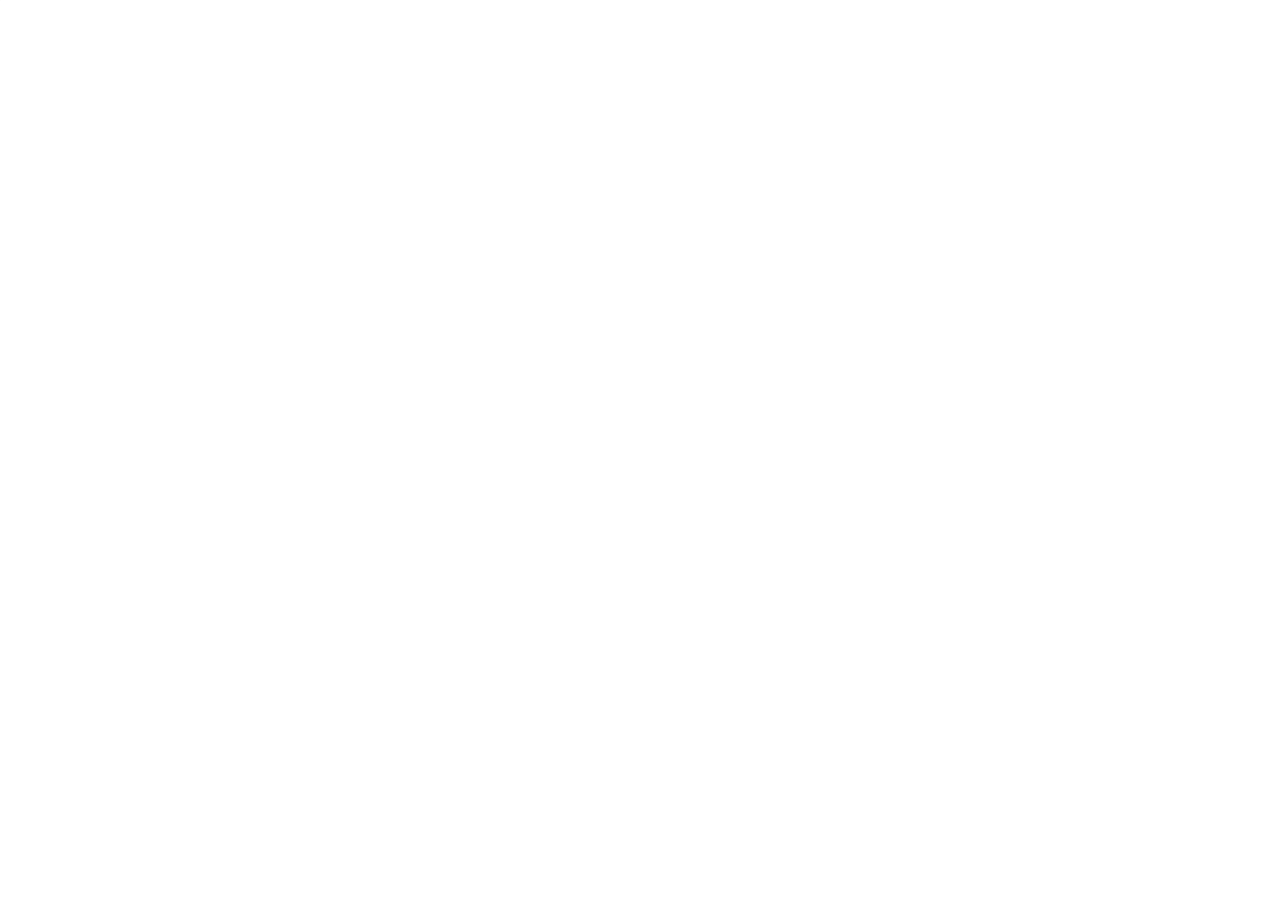
==== index.html @ 25c1d0a8 "Add files via upload" ====
<!DOCTYPE html>
<html lang="en">
<head>
    <meta charset="UTF-8">
    <meta name="viewport" content="width=1920, height=1080, initial-scale=1.0, user-scalable=no">
    <title>Sonance</title>
    <link rel="stylesheet" href="css/styles.css?v=v3-8">
</head>
<body>
    <div id="app"></div>
    <audio id="sonance-audio" preload="auto" style="display:none;"></audio>
    <audio id="sonance-audio-preload" preload="auto" style="display:none;"></audio>
    <object id="av-player" type="application/avplayer" style="position:absolute;left:0;top:0;width:1px;height:1px;pointer-events:none;"></object>

    <script type="text/javascript" src="$WEBAPIS/webapis/webapis.js"></script>
    <script>
        // On browser the $WEBAPIS path 404s silently, which is expected.
        if (typeof webapis === 'undefined') {
            console.log('[Sonance] Not on Tizen — WebAPIs not loaded');
        }
    </script>

    <!-- BEGIN:JS_SCRIPTS -->
    <script src="js/sonance-core.min.js?v=v3-8"></script>
    <script src="js/sonance-screens.min.js?v=v3-8"></script>
    <!-- END:JS_SCRIPTS -->
</body>
</html>
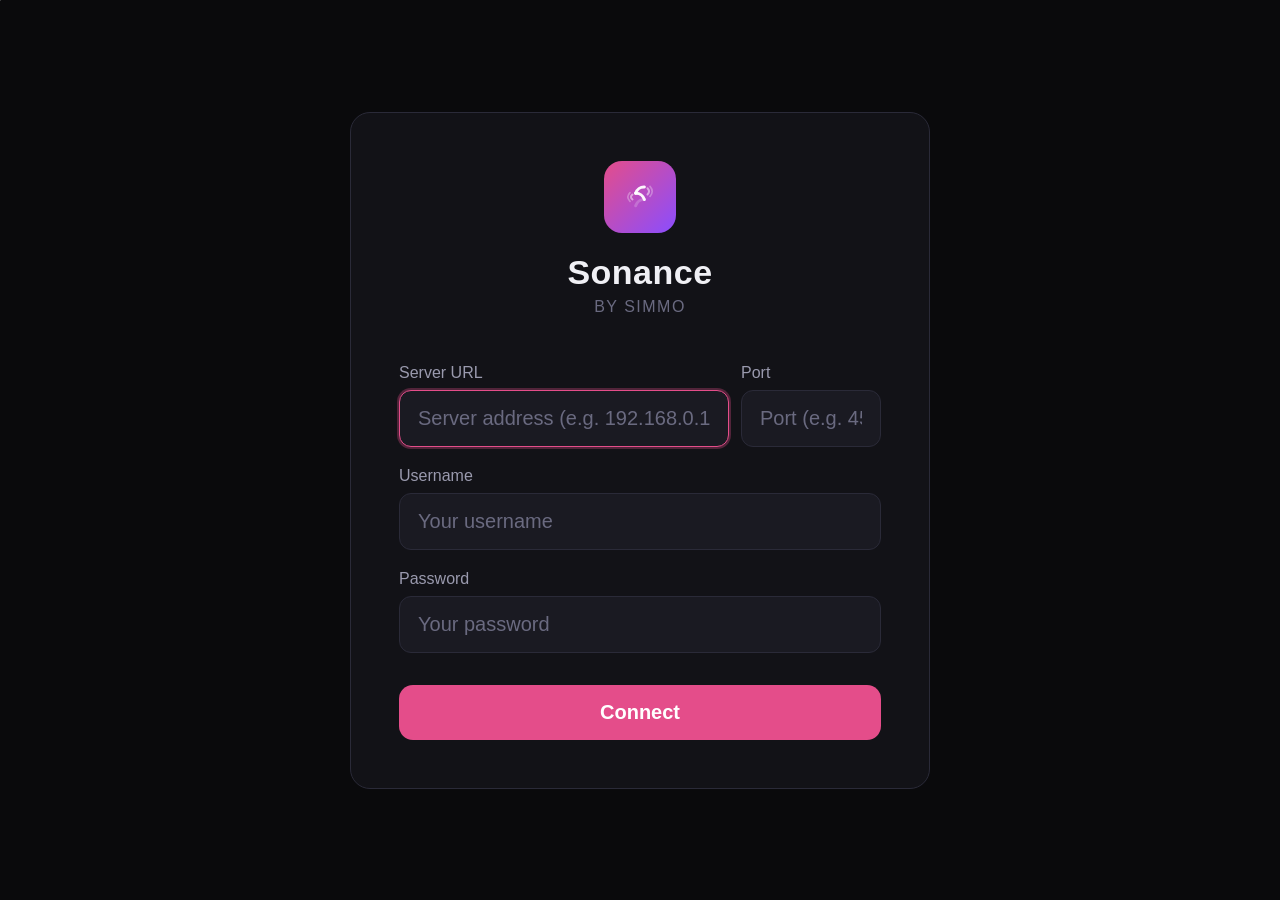
==== commit 78c02254: "ui redesign" ====
--- a/index.html
+++ b/index.html
@@ -4,7 +4,7 @@
     <meta charset="UTF-8">
     <meta name="viewport" content="width=1920, height=1080, initial-scale=1.0, user-scalable=no">
     <title>Sonance</title>
-    <link rel="stylesheet" href="css/styles.css?v=v3-8">
+    <link rel="stylesheet" href="css/styles.css?v=v3-9">
 </head>
 <body>
     <div id="app"></div>
@@ -21,8 +21,25 @@
     </script>
 
     <!-- BEGIN:JS_SCRIPTS -->
-    <script src="js/sonance-core.min.js?v=v3-8"></script>
-    <script src="js/sonance-screens.min.js?v=v3-8"></script>
+    <script src="js/utils.js?v=v3-9"></script>
+    <script src="js/api.js?v=v3-9"></script>
+    <script src="js/auth.js?v=v3-9"></script>
+    <script src="js/focus.js?v=v3-9"></script>
+    <script src="js/player.js?v=v3-9"></script>
+    <script src="js/starred.js?v=v3-9"></script>
+    <script src="js/image-cache.js?v=v3-9"></script>
+    <script src="js/components.js?v=v3-9"></script>
+    <script src="js/screens/login.js?v=v3-9"></script>
+    <script src="js/screens/home.js?v=v3-9"></script>
+    <script src="js/screens/library.js?v=v3-9"></script>
+    <script src="js/screens/album.js?v=v3-9"></script>
+    <script src="js/screens/artist.js?v=v3-9"></script>
+    <script src="js/screens/search.js?v=v3-9"></script>
+    <script src="js/screens/nowplaying.js?v=v3-9"></script>
+    <script src="js/screens/queue.js?v=v3-9"></script>
+    <script src="js/screens/playlists.js?v=v3-9"></script>
+    <script src="js/screens/settings.js?v=v3-9"></script>
+    <script src="js/app.js?v=v3-9"></script>
     <!-- END:JS_SCRIPTS -->
 </body>
 </html>
--- a/css/styles.css
+++ b/css/styles.css
@@ -0,0 +1,3746 @@
+/* ============================================
+   Sonance — Base Styles
+   Samsung Tizen TV Music Player
+   ============================================ */
+
+/* --- CSS Custom Properties ---
+   Background colours are driven by the theme selector (Settings → Appearance).
+   The :root values below are the default "OLED Black" theme; the
+   [data-theme="…"] blocks override the derived background/border vars while
+   leaving text + accent constant. Accent is set separately via JS. */
+:root {
+    /* Theme backgrounds (overridden per data-theme) */
+    --bg-primary: #0a0a0c;
+    --bg-secondary: #121217;
+    --bg-card: #1a1a22;
+    --bg-elevated: #222230;
+    --bg-main: #1a1a24;
+    --border: #2a2a38;
+
+    /* RGB components of theme surfaces, used where an alpha layer is needed
+       (floating chrome pills, Now Playing overlays) so they tint to the
+       active theme instead of a hard-coded grey/black. Kept in sync with the
+       hex vars above per [data-theme] block. */
+    --bg-primary-rgb: 10, 10, 12;
+    --bg-elevated-rgb: 34, 34, 48;
+
+    /* Accent (set at runtime by App.applyAccentColor) */
+    --accent: #e44d8a;
+    --accent-rgb: 228, 77, 138;
+    --accent-soft: rgba(var(--accent-rgb), 0.15);
+    --accent-glow: rgba(var(--accent-rgb), 0.35);
+
+    /* Text */
+    --text-primary: #f0f0f5;
+    --text-secondary: #9a9aae;
+    --text-muted: #6a6a80;
+
+    /* --- Type scale (hybrid TV scale, 9ft viewing) --- */
+    --fs-hero: 48px;        /* hero titles 44–52 */
+    --fs-section: 34px;     /* section / screen titles 30–40 */
+    --fs-detail-title: 32px;
+    --fs-body: 20px;        /* body minimum */
+    --fs-meta: 16px;        /* durations, track #, timestamps (decorative) */
+
+    /* --- Spacing tokens --- */
+    --sp-xs: 8px;
+    --sp-sm: 12px;
+    --sp-md: 20px;
+    --sp-lg: 32px;
+    --sp-xl: 48px;
+
+    /* --- Focus ring (solid white border, GPU-composited via box-shadow so it
+       follows border-radius and triggers no layout reflow). No scale. --- */
+    --focus-ring-width: 3px;
+    --focus-ring: 0 0 0 var(--focus-ring-width) #ffffff;
+
+    /* --- Card sizing (horizontal scroll rows) --- */
+    --card-w: 210px;
+
+    /* --- Transition timing --- */
+    --xfade: 220ms;
+}
+
+/* Theme: OLED Black is the :root default — declared for completeness. */
+[data-theme="oled"] {
+    --bg-primary: #0a0a0c;
+    --bg-secondary: #121217;
+    --bg-card: #1a1a22;
+    --bg-elevated: #222230;
+    --bg-main: #0a0a0c;
+    --border: #2a2a38;
+    --bg-primary-rgb: 10, 10, 12;
+    --bg-elevated-rgb: 34, 34, 48;
+}
+
+/* Theme: Dark Grey */
+[data-theme="grey"] {
+    --bg-primary: #161618;
+    --bg-secondary: #1f1f23;
+    --bg-card: #26262b;
+    --bg-elevated: #313138;
+    --bg-main: #1b1b1e;
+    --border: #3a3a42;
+    --bg-primary-rgb: 22, 22, 24;
+    --bg-elevated-rgb: 49, 49, 56;
+}
+
+/* Theme: Navy */
+[data-theme="navy"] {
+    --bg-primary: #0a0e18;
+    --bg-secondary: #121a2a;
+    --bg-card: #18223a;
+    --bg-elevated: #212d4a;
+    --bg-main: #0e1422;
+    --border: #2a3656;
+    --bg-primary-rgb: 10, 14, 24;
+    --bg-elevated-rgb: 33, 45, 74;
+}
+
+/* Theme: Charcoal Warm */
+[data-theme="charcoal"] {
+    --bg-primary: #14120f;
+    --bg-secondary: #1f1c18;
+    --bg-card: #28241f;
+    --bg-elevated: #34302a;
+    --bg-main: #1a1714;
+    --border: #3c372f;
+    --bg-primary-rgb: 20, 18, 15;
+    --bg-elevated-rgb: 52, 48, 42;
+}
+
+/* --- Global Reset --- */
+*, *::before, *::after {
+    box-sizing: border-box;
+    margin: 0;
+    padding: 0;
+    -webkit-tap-highlight-color: transparent;
+}
+
+html, body, #app {
+    width: 100%;
+    height: 100%;
+    overflow: hidden;
+    background: var(--bg-main);
+    color: var(--text-primary);
+    font-family: 'SamsungOne', 'SamsungOneUIFW', -apple-system, BlinkMacSystemFont, sans-serif;
+    font-size: var(--fs-body);
+    -webkit-font-smoothing: antialiased;
+    -moz-osx-font-smoothing: grayscale;
+}
+
+/* --- Scrollbar hidden globally on TV (V3-5) --- */
+::-webkit-scrollbar {
+    display: none;
+    width: 0;
+    height: 0;
+}
+
+/* --- Focus Ring --- */
+/* Remove all default browser focus outlines */
+*:focus {
+    outline: none;
+}
+
+/* REDESIGN: one consistent focus style everywhere — a solid white ring
+   (box-shadow so it follows border-radius without reflow) and NO scale
+   transforms (Chromium 63 jitters on transformed focus). Focus movement is
+   instant: no transition on the ring. The !important overrides the legacy
+   per-card scale/shadow rules still present further down the file; those are
+   progressively removed per-screen. The sliding pill (nav + Library tab strip)
+   is exempt — those items do not carry the .focusable class. */
+.focusable {
+    /* transitions defined per-class; keep no global `transition: all` */
+}
+
+.focusable.focused {
+    box-shadow: var(--focus-ring) !important;
+    transform: none !important;
+    outline: none;
+    z-index: 2;
+}
+
+/* --- V3-6: Lazy-loaded image fade-in ---
+   Cover-art <img> elements created by SonanceComponents start hidden over
+   their placeholder. Once LazyLoader assigns src + .loaded the GPU-only
+   opacity transition fades the real image in. Background is transparent —
+   the placeholder underneath shows through during load. */
+.lazy-art {
+    opacity: 0;
+    transition: opacity 0.2s ease;
+}
+
+.lazy-art.loaded {
+    opacity: 1;
+}
+
+/* --- Screen Base --- */
+.screen {
+    width: 100%;
+    height: 100%;
+    position: absolute;
+    top: 0;
+    left: 0;
+    display: none;
+}
+
+.screen.active {
+    display: flex;
+}
+
+/* --- Equaliser Bar Animation --- */
+@keyframes barBounce {
+    0%, 100% { height: 4px; }
+    25% { height: 16px; }
+    50% { height: 8px; }
+    75% { height: 20px; }
+}
+
+.eq-bar {
+    width: 3px;
+    background: var(--accent);
+    border-radius: 1px;
+    animation: barBounce 0.8s ease-in-out infinite;
+    display: inline-block;
+    vertical-align: bottom;
+    margin-right: 2px;
+}
+
+.eq-bar:nth-child(2) { animation-delay: 0.1s; }
+.eq-bar:nth-child(3) { animation-delay: 0.2s; }
+.eq-bar:nth-child(4) { animation-delay: 0.3s; }
+
+/* ============================================
+   Login Screen
+   ============================================ */
+.login-screen {
+    display: flex;
+    align-items: center;
+    justify-content: center;
+    width: 100%;
+    height: 100%;
+    background: var(--bg-primary);
+}
+
+.login-card {
+    width: 100%;
+    max-width: 580px;
+    background: var(--bg-secondary);
+    border: 1px solid var(--border);
+    border-radius: 20px;
+    padding: 48px;
+}
+
+/* Logo area in login card */
+.login-logo {
+    display: flex;
+    flex-direction: column;
+    align-items: center;
+    margin-bottom: var(--sp-xl);
+}
+
+.login-logo-icon {
+    width: 72px;
+    height: 72px;
+    border-radius: 18px;
+    background: linear-gradient(135deg, var(--accent), #8a4dff);
+    display: flex;
+    align-items: center;
+    justify-content: center;
+    margin-bottom: var(--sp-md);
+}
+
+.login-logo-icon svg {
+    width: 40px;
+    height: 40px;
+    fill: white;
+}
+
+.login-logo-title {
+    font-size: var(--fs-section);
+    font-weight: 700;
+    color: var(--text-primary);
+    letter-spacing: 0.5px;
+}
+
+.login-logo-subtitle {
+    font-size: var(--fs-meta);
+    color: var(--text-muted);
+    letter-spacing: 1.5px;
+    text-transform: uppercase;
+    margin-top: 6px;
+}
+
+/* Form fields */
+.login-field {
+    margin-bottom: var(--sp-md);
+}
+
+.login-field label {
+    display: block;
+    font-size: var(--fs-meta);
+    font-weight: 500;
+    color: var(--text-secondary);
+    margin-bottom: 8px;
+}
+
+.login-field input {
+    width: 100%;
+    padding: 16px 18px;
+    background: var(--bg-card);
+    border: 1px solid var(--border);
+    border-radius: 12px;
+    color: var(--text-primary);
+    font-size: var(--fs-body);
+    font-family: inherit;
+}
+
+.login-field input::placeholder {
+    color: var(--text-muted);
+}
+
+.login-field input:focus,
+.login-field input:active,
+.login-field input:focus-visible {
+    outline: none !important;
+    -webkit-appearance: none;
+    -webkit-tap-highlight-color: transparent;
+    border-color: var(--accent) !important;
+    box-shadow: 0 0 0 2px rgba(var(--accent-rgb), 0.3) !important;
+}
+
+/* Server URL row — side by side */
+.login-server-row {
+    display: flex;
+}
+
+.login-server-row > * + * {
+    margin-left: 12px;
+}
+
+.login-server-row .login-field:first-child {
+    flex: 1;
+}
+
+.login-server-row .login-field:last-child {
+    width: 140px;
+}
+
+/* Connect button */
+.login-btn {
+    width: 100%;
+    padding: 16px;
+    background: var(--accent);
+    border: none;
+    border-radius: 14px;
+    color: #fff;
+    font-size: var(--fs-body);
+    font-weight: 600;
+    font-family: inherit;
+    cursor: pointer;
+    transition: opacity 0.2s ease;
+    margin-top: var(--sp-sm);
+}
+
+.login-btn:focus {
+    outline: none !important;
+    box-shadow: 0 0 0 2px var(--accent);
+    transform: none;
+}
+
+.login-btn:disabled {
+    opacity: 0.6;
+    cursor: not-allowed;
+}
+
+/* Error message */
+.login-error {
+    margin-top: var(--sp-md);
+    padding: 14px;
+    background: rgba(239, 68, 68, 0.1);
+    border: 1px solid rgba(239, 68, 68, 0.3);
+    border-radius: 10px;
+    color: #ef4444;
+    font-size: var(--fs-meta);
+    text-align: center;
+    display: none;
+}
+
+.login-error.visible {
+    display: block;
+}
+
+/* ============================================
+   App Shell Layout (v3 — top nav + centred content)
+   ============================================ */
+.app-layout {
+    position: relative;
+    width: 100%;
+    height: 100%;
+}
+
+/* ============================================
+   Status dot (Settings page)
+   ============================================ */
+.settings-status-dot {
+    display: inline-block;
+    width: 7px;
+    height: 7px;
+    border-radius: 50%;
+    background: #34d399;
+    margin-right: 8px;
+    vertical-align: middle;
+}
+
+.settings-status-dot.disconnected {
+    background: #ef4444;
+}
+
+/* ============================================
+   Top Navigation Bar (v3)
+   Floating pill with sliding pill highlight
+   ============================================ */
+#top-nav {
+    position: fixed;
+    top: 28px;
+    left: 0;
+    right: 0;
+    z-index: 100;
+    display: flex;
+    justify-content: center;
+    pointer-events: none;
+}
+
+#top-nav-bar {
+    position: relative;
+    display: inline-flex;
+    align-items: center;
+    background: rgba(var(--bg-elevated-rgb), 0.92);
+    border-radius: 30px;
+    padding: 5px 7px;
+    pointer-events: auto;
+}
+
+.top-nav-items {
+    position: relative;
+    z-index: 2;
+    display: inline-flex;
+    align-items: center;
+}
+
+.top-nav-item {
+    position: relative;
+    z-index: 2;
+    padding: 11px 28px;
+    font-size: var(--fs-body);
+    font-weight: 500;
+    color: rgba(255, 255, 255, 0.55);
+    white-space: nowrap;
+    margin: 0 2px;  /* NOT flex gap */
+    display: inline-flex;
+    align-items: center;
+    justify-content: center;
+    min-height: 44px;
+    cursor: pointer;
+    border: none;
+    background: transparent;
+    font-family: inherit;
+    border-radius: 24px;
+}
+
+.top-nav-item svg {
+    width: 28px;
+    height: 28px;
+    display: block;
+}
+
+.top-nav-item.focused {
+    color: white;
+    font-weight: 600;
+}
+
+.top-nav-item.selected {
+    color: white;
+    font-weight: 600;
+}
+
+/* Sliding pill highlight — GPU-only: fixed base width, animate via
+   translateX + scaleX. transform-origin:left so scaleX grows rightward
+   from the anchor point. */
+#top-nav-pill {
+    position: absolute;
+    top: 4px;
+    left: 0;
+    width: 100px;
+    height: calc(100% - 8px);
+    border-radius: 20px;
+    z-index: 1;
+    transform-origin: left center;
+    transition: transform 0.25s ease;
+    will-change: transform;
+    pointer-events: none;
+    background: transparent;
+}
+
+/* Focused state (nav bar active — user is browsing nav items) — accent fill */
+#top-nav-pill.focused {
+    background: rgba(var(--accent-rgb), 0.55);
+    box-shadow: 0 2px 12px rgba(0, 0, 0, 0.3);
+}
+
+/* Selected state (user has entered page content) — subtle grey indicator */
+#top-nav-pill.selected {
+    background: rgba(255, 255, 255, 0.15);
+    box-shadow: none;
+}
+
+/* ============================================
+   Page Container (v3)
+   Holds the currently-rendered screen + transition ghost
+   ============================================ */
+#page-container {
+    position: fixed;
+    top: 120px;     /* clear the (scaled) nav bar + mini player */
+    left: 0;
+    right: 0;
+    bottom: 0;      /* REDESIGN: no bottom bar */
+    overflow: hidden;
+}
+
+#page-container.no-nav {
+    top: 0;
+}
+
+/* Legacy class retained as a no-op (mini player no longer reserves space). */
+#page-container.no-np-bar {
+    bottom: 0;
+}
+
+.page-layer {
+    position: absolute;
+    top: 0;
+    left: 0;
+    right: 0;
+    bottom: 0;
+    overflow: hidden;  /* screens manage their own scroll */
+    will-change: transform, opacity;
+    transform: translateX(0);
+    opacity: 1;
+    padding: 28px 48px 20px;
+    box-sizing: border-box;
+}
+
+/* Centre the page content within the full 1920px width (max 1600px) */
+#page-current > * {
+    max-width: 1600px;
+    margin-left: auto;
+    margin-right: auto;
+}
+
+.page-ghost {
+    position: absolute;
+    top: 0;
+    left: 0;
+    right: 0;
+    bottom: 0;
+    overflow: hidden;
+    pointer-events: none;
+    will-change: transform, opacity;
+    z-index: 1;
+}
+
+/* Centred page content wrapper */
+.page-content {
+    max-width: 1600px;
+    margin: 0 auto;
+    padding: 28px 48px 20px;
+}
+
+/* Legacy content-area compatibility — many screens still expect this as the
+   scrolling container. The page-layer itself is the scroller now.
+   Scoped to NOT apply to .page-layer so it can't override the page layer's
+   absolute positioning (which would collapse it to 0 height and break NP). */
+.content-area:not(.page-layer) {
+    overflow: visible;
+    padding: 0;
+    position: relative;
+}
+
+/* Album detail active: prevent outer scroll, enable flex column for split pane */
+#page-current.album-active {
+    overflow: hidden !important;
+}
+
+#page-current.album-active > .page-content {
+    display: flex !important;
+    flex-direction: column !important;
+    padding-bottom: 8px !important;
+    height: 100%;
+    box-sizing: border-box;
+}
+
+/* ============================================
+   Top-left Mini Player (REDESIGN — replaces the bottom now-playing bar)
+   Small album art + title + artist + play/pause indicator + thin progress
+   bar along the bottom edge. Focusable; Enter opens Now Playing fullscreen.
+   No transport controls (remote hardware handles play/pause/prev/next).
+   ============================================ */
+.mini-player {
+    position: fixed;
+    top: 24px;
+    left: 32px;
+    z-index: 101;
+    display: flex;
+    align-items: center;
+    width: 440px;
+    height: 84px;
+    padding: 10px 20px 10px 10px;
+    border-radius: 18px;
+    background: rgba(var(--bg-elevated-rgb), 0.92);
+    overflow: hidden;
+    transition: opacity var(--xfade) ease;
+}
+
+.mini-player-idle {
+    opacity: 0.55;
+}
+
+.mini-player-art {
+    width: 64px;
+    height: 64px;
+    border-radius: 10px;
+    background: var(--bg-card);
+    flex-shrink: 0;
+    overflow: hidden;
+}
+
+.mini-player-art img {
+    width: 100%;
+    height: 100%;
+    object-fit: cover;
+}
+
+.mini-player-info {
+    min-width: 0;
+    flex: 1;
+    margin-left: 16px;
+}
+
+.mini-player-title {
+    font-size: var(--fs-body);
+    font-weight: 600;
+    color: var(--text-primary);
+    white-space: nowrap;
+    overflow: hidden;
+    text-overflow: ellipsis;
+}
+
+.mini-player-artist {
+    font-size: var(--fs-meta);
+    color: var(--text-secondary);
+    white-space: nowrap;
+    overflow: hidden;
+    text-overflow: ellipsis;
+    margin-top: 3px;
+}
+
+.mini-player-status {
+    flex-shrink: 0;
+    margin-left: 14px;
+    color: var(--text-secondary);
+    display: flex;
+    align-items: center;
+    justify-content: center;
+}
+
+.mini-player .mini-progress {
+    position: absolute;
+    bottom: 0;
+    left: 0;
+    height: 3px;
+    width: 100%;
+    background: var(--accent);
+    transform-origin: left center;
+    transform: scaleX(var(--progress, 0));
+    transition: transform 0.3s linear;
+    will-change: transform;
+}
+
+.mini-volume-bar {
+    width: 80px;
+    height: 3px;
+    background: var(--border);
+    border-radius: 2px;
+    overflow: hidden;
+}
+
+.mini-volume-fill {
+    height: 100%;
+    width: 100%;
+    background: var(--text-muted);
+    border-radius: 2px;
+    transform-origin: left center;
+    transform: scaleX(var(--progress, 1));
+    transition: transform 0.2s ease;
+    will-change: transform;
+}
+
+/* ============================================
+   Now Playing Screen (Full-screen)
+   ============================================ */
+.np-screen {
+    position: absolute;
+    top: 0;
+    left: 0;
+    right: 0;
+    bottom: 0;
+    overflow: hidden;
+}
+
+.np-screen-bg {
+    position: absolute;
+    top: -50%;
+    left: -50%;
+    width: 200%;
+    height: 200%;
+    z-index: 0;
+    opacity: 0.6;
+}
+
+.np-screen-overlay-top {
+    position: absolute;
+    top: 0;
+    left: 0;
+    right: 0;
+    height: 30%;
+    background: linear-gradient(to bottom, rgba(var(--bg-primary-rgb), 0.8), transparent);
+    z-index: 1;
+    pointer-events: none;
+}
+
+.np-screen-overlay-bottom {
+    position: absolute;
+    bottom: 0;
+    left: 0;
+    right: 0;
+    height: 40%;
+    background: linear-gradient(to top, rgba(var(--bg-primary-rgb), 0.85), transparent);
+    z-index: 1;
+    pointer-events: none;
+}
+
+.np-screen-content {
+    position: relative;
+    z-index: 3;
+    display: flex;
+    flex-direction: column;
+    align-items: center;
+    max-width: 600px;
+    width: 100%;
+    padding: 20px;
+}
+
+.np-screen-art {
+    width: 300px;
+    height: 300px;
+    margin-bottom: var(--sp-lg);
+    position: relative;
+}
+
+.np-screen-art-inner {
+    width: 300px;
+    height: 300px;
+    border-radius: 16px;
+    overflow: hidden;
+    box-shadow: 0 8px 40px rgba(0, 0, 0, 0.5);
+}
+
+.np-screen-title {
+    font-size: var(--fs-section);
+    font-weight: 700;
+    color: var(--text-primary);
+    text-align: center;
+    white-space: nowrap;
+    overflow: hidden;
+    text-overflow: ellipsis;
+    max-width: 100%;
+    margin-bottom: 6px;
+}
+
+.np-screen-subtitle {
+    font-size: var(--fs-body);
+    color: var(--text-secondary);
+    text-align: center;
+    white-space: nowrap;
+    overflow: hidden;
+    text-overflow: ellipsis;
+    max-width: 100%;
+    margin-bottom: var(--sp-lg);
+}
+
+/* Progress bar */
+.np-screen-progress-wrap {
+    width: 100%;
+    margin-bottom: 20px;
+}
+
+.np-screen-progress {
+    width: 100%;
+    height: 24px;
+    display: flex;
+    align-items: center;
+    cursor: pointer;
+    padding: 8px 0;
+}
+
+.np-screen-progress.focused {
+    outline: none;
+    transform: none;
+}
+
+/* Focused scrubber: scale it up via transform only — height stays fixed
+   so no layout-triggering transition. */
+.np-screen-progress.focused .np-screen-progress-scrubber {
+    transform: translateX(var(--scrub-x, 0px)) scale(2);
+    background: var(--accent);
+    box-shadow: 0 0 10px rgba(var(--accent-rgb), 0.6);
+}
+
+.np-screen-progress-track {
+    position: relative;
+    width: 100%;
+    height: 6px;
+    background: rgba(255, 255, 255, 0.15);
+    border-radius: 3px;
+}
+
+/* GPU-safe fill: width stays 100%, we animate transform: scaleX via
+   JS (which writes --progress). transform-origin: left keeps growth
+   anchored at the start of the bar. */
+.np-screen-progress-fill {
+    position: absolute;
+    top: 0;
+    left: 0;
+    height: 100%;
+    width: 100%;
+    background: linear-gradient(to right, var(--accent), rgba(var(--accent-rgb), 0.75));
+    border-radius: 3px;
+    transform-origin: left center;
+    transform: scaleX(var(--progress, 0));
+    transition: transform 0.3s linear;
+    will-change: transform;
+}
+
+/* GPU-safe scrubber: positioned via transform: translateX in pixels
+   (--scrub-x written by JS using the track width). Base rests at left:0
+   then translates. No left/width transitions. */
+.np-screen-progress-scrubber {
+    position: absolute;
+    top: 50%;
+    left: -6.5px;
+    margin-top: -6.5px;
+    width: 13px;
+    height: 13px;
+    background: white;
+    border-radius: 50%;
+    transform: translateX(var(--scrub-x, 0px));
+    box-shadow: 0 0 6px rgba(var(--accent-rgb), 0.4);
+    transition: transform 0.3s linear;
+    will-change: transform;
+}
+
+.np-screen-time-row {
+    display: flex;
+    justify-content: space-between;
+    margin-top: 4px;
+}
+
+.np-screen-time {
+    font-size: var(--fs-meta);
+    color: var(--text-muted);
+    font-variant-numeric: tabular-nums;
+}
+
+/* Transport controls */
+.np-screen-controls {
+    display: flex;
+    align-items: center;
+    justify-content: center;
+    margin-bottom: 0;
+}
+
+.np-screen-controls > * + * {
+    margin-left: 28px;
+}
+
+.np-ctrl-btn {
+    background: none;
+    border: none;
+    color: var(--text-secondary);
+    cursor: pointer;
+    padding: 8px;
+    display: flex;
+    align-items: center;
+    justify-content: center;
+    border-radius: 50%;
+    position: relative;
+}
+
+.np-ctrl-btn.focused {
+    outline: none !important;
+    color: var(--accent);
+    transform: none;
+    box-shadow: none;
+}
+
+.np-ctrl-btn svg {
+    fill: currentColor;
+}
+
+.np-ctrl-toggle.active {
+    color: var(--accent);
+}
+
+.np-ctrl-toggle.active svg {
+    fill: var(--accent);
+}
+
+.np-ctrl-play {
+    width: 52px;
+    height: 52px;
+    border-radius: 16px;
+    background: white;
+    border: none;
+    cursor: pointer;
+    display: flex;
+    align-items: center;
+    justify-content: center;
+}
+
+.np-ctrl-play svg {
+    fill: var(--bg-primary);
+}
+
+.np-ctrl-play.focused {
+    outline: none !important;
+    transform: none;
+    width: 52px;
+    height: 52px;
+    border-radius: 16px;
+    background: var(--accent);
+    box-shadow: 0 0 24px rgba(var(--accent-rgb), 0.4);
+}
+
+.np-ctrl-play.focused svg {
+    fill: white;
+}
+
+.np-repeat-badge {
+    position: absolute;
+    bottom: 0;
+    right: 0;
+    font-size: 9px;
+    font-weight: 700;
+    color: var(--accent);
+    background: var(--bg-primary);
+    border-radius: 50%;
+    width: 14px;
+    height: 14px;
+    display: flex;
+    align-items: center;
+    justify-content: center;
+}
+
+/* Volume bar */
+.np-screen-volume {
+    display: flex;
+    align-items: center;
+    opacity: 0.6;
+    color: var(--text-muted);
+}
+
+.np-screen-volume > * + * {
+    margin-left: 12px;
+}
+
+.np-screen-volume-bar {
+    width: 120px;
+    height: 3px;
+    background: rgba(255, 255, 255, 0.15);
+    border-radius: 2px;
+    overflow: hidden;
+}
+
+.np-screen-volume-fill {
+    height: 100%;
+    width: 100%;
+    background: var(--text-secondary);
+    border-radius: 2px;
+    transform-origin: left center;
+    transform: scaleX(0.7);
+    transition: transform 0.2s ease;
+    will-change: transform;
+}
+
+/* ============================================
+   Queue Screen
+   ============================================ */
+/* REDESIGN: full-width single track list (no now-playing card — the mini
+   player shows the current track). Rows = number + thumb + title/artist +
+   duration. Focus = the global white ring (no scale / accent-fill). */
+.queue-screen {
+    display: flex;
+    flex-direction: column;
+    height: 100%;
+    overflow: hidden;
+    padding: 0 8px;
+}
+
+.queue-heading {
+    font-size: var(--fs-section);
+    font-weight: 700;
+    color: var(--text-primary);
+    margin-bottom: var(--sp-md);
+}
+
+.queue-list {
+    flex: 1;
+    min-height: 0;
+    overflow-y: auto;
+    overflow-x: hidden;
+    padding-bottom: var(--sp-lg);
+    padding-right: var(--sp-md);
+    max-width: 1100px;
+}
+
+.queue-empty {
+    color: var(--text-muted);
+    font-size: var(--fs-body);
+    padding: var(--sp-xl) 0;
+    text-align: center;
+}
+
+.queue-row {
+    display: flex;
+    align-items: center;
+    height: 72px;
+    padding: 0 16px;
+    border-radius: 12px;
+    cursor: pointer;
+    box-sizing: border-box;
+}
+
+.queue-row > * + * {
+    margin-left: 16px;
+}
+
+.queue-row.focused .queue-row-title {
+    color: #fff;
+}
+
+.queue-row-num {
+    width: 32px;
+    font-size: var(--fs-meta);
+    color: var(--text-muted);
+    text-align: center;
+    flex-shrink: 0;
+    font-variant-numeric: tabular-nums;
+}
+
+.queue-row-thumb {
+    width: 56px;
+    height: 56px;
+    border-radius: 6px;
+    background: var(--bg-card);
+    flex-shrink: 0;
+    overflow: hidden;
+}
+
+.queue-row-info {
+    flex: 1;
+    min-width: 0;
+}
+
+.queue-row-title {
+    font-size: var(--fs-body);
+    font-weight: 600;
+    color: var(--text-primary);
+    white-space: nowrap;
+    overflow: hidden;
+    text-overflow: ellipsis;
+}
+
+.queue-row-artist {
+    font-size: var(--fs-meta);
+    color: var(--text-secondary);
+    white-space: nowrap;
+    overflow: hidden;
+    text-overflow: ellipsis;
+}
+
+.queue-row-duration {
+    font-size: var(--fs-meta);
+    color: var(--text-muted);
+    font-variant-numeric: tabular-nums;
+    flex-shrink: 0;
+}
+
+/* ============================================
+   Placeholder Screens
+   ============================================ */
+.screen-placeholder {
+    display: flex;
+    flex-direction: column;
+    align-items: center;
+    justify-content: center;
+    min-height: 400px;
+    padding: 48px 32px;
+    text-align: center;
+}
+
+.screen-placeholder-icon {
+    width: 56px;
+    height: 56px;
+    fill: var(--text-muted);
+    opacity: 0.4;
+    margin-bottom: 20px;
+}
+
+.screen-placeholder-title {
+    font-size: 24px;
+    font-weight: 700;
+    color: var(--text-primary);
+    margin-bottom: 8px;
+}
+
+.screen-placeholder-subtitle {
+    font-size: 14px;
+    color: var(--text-muted);
+    max-width: 400px;
+    line-height: 1.5;
+}
+
+/* Focusable placeholder card */
+.placeholder-card {
+    margin-top: 28px;
+    padding: 14px 28px;
+    background: var(--bg-card);
+    border: 1px solid var(--border);
+    border-radius: 12px;
+    color: var(--text-secondary);
+    font-size: 14px;
+    cursor: pointer;
+    transition: transform 0.15s ease;
+    will-change: transform;
+    transform-origin: center center;
+}
+
+.placeholder-card.focused {
+    outline: none !important;
+    box-shadow: 0 8px 24px rgba(0, 0, 0, 0.4);
+    border-color: transparent !important;
+    transform: scale(1.08);
+    color: var(--text-primary);
+    border-color: rgba(var(--accent-rgb), 0.3);
+    background: var(--bg-elevated);
+}
+
+/* ============================================
+   Settings Screen
+   ============================================ */
+.settings-content {
+    max-width: 520px;
+    height: 100%;
+    overflow-y: auto;
+    overflow-x: hidden;
+    padding-bottom: 20px;
+}
+
+.settings-section {
+    margin-bottom: 36px;
+}
+
+.settings-section-title {
+    font-size: var(--fs-meta);
+    font-weight: 600;
+    color: var(--text-muted);
+    letter-spacing: 1px;
+    text-transform: uppercase;
+    margin-bottom: var(--sp-md);
+}
+
+.settings-info-row {
+    display: flex;
+    justify-content: space-between;
+    align-items: center;
+    padding: 16px 0;
+    border-bottom: 1px solid var(--border);
+}
+
+.settings-info-label {
+    font-size: var(--fs-body);
+    color: var(--text-secondary);
+}
+
+.settings-info-value {
+    font-size: var(--fs-body);
+    color: var(--text-primary);
+    font-weight: 500;
+}
+
+.settings-logout-btn {
+    display: inline-flex;
+    align-items: center;
+    padding: 14px 32px;
+    background: rgba(239, 68, 68, 0.12);
+    border: 1px solid rgba(239, 68, 68, 0.25);
+    border-radius: 12px;
+    color: #ef4444;
+    font-size: var(--fs-body);
+    font-weight: 600;
+    font-family: inherit;
+    cursor: pointer;
+}
+
+.settings-logout-btn.focused {
+    outline: none !important;
+    background: rgba(239, 68, 68, 0.2);
+}
+
+.settings-logout-hint {
+    font-size: var(--fs-meta);
+    color: var(--text-muted);
+    margin-top: var(--sp-sm);
+    line-height: 1.4;
+}
+
+/* --- Theme selector (REDESIGN — background themes) --- */
+.theme-picker-row {
+    padding: var(--sp-sm) 0;
+    border-bottom: 1px solid var(--border);
+}
+
+.theme-list {
+    display: block;
+}
+
+.theme-row {
+    display: flex;
+    align-items: center;
+    height: 56px;
+    padding: 0 12px;
+    border-radius: 12px;
+    cursor: pointer;
+    box-sizing: border-box;
+}
+
+.theme-row > * + * {
+    margin-left: var(--sp-md);
+}
+
+.theme-row-swatch {
+    width: 32px;
+    height: 32px;
+    border-radius: 8px;
+    flex-shrink: 0;
+    border: 1px solid rgba(255, 255, 255, 0.15);
+}
+
+.theme-row-name {
+    flex: 1;
+    font-size: var(--fs-body);
+    color: var(--text-primary);
+}
+
+.theme-row-check {
+    flex-shrink: 0;
+    font-size: var(--fs-body);
+    font-weight: 700;
+    color: var(--accent);
+    opacity: 0;
+}
+
+.theme-row.is-selected .theme-row-name {
+    color: var(--accent);
+    font-weight: 600;
+}
+
+.theme-row.is-selected .theme-row-check {
+    opacity: 1;
+}
+
+/* --- Accent Colour Picker --- */
+.accent-picker-row {
+    padding: var(--sp-sm) 0;
+    border-bottom: 1px solid var(--border);
+}
+
+.accent-picker-label {
+    font-size: var(--fs-body);
+    color: var(--text-secondary);
+    margin-bottom: var(--sp-sm);
+}
+
+.accent-swatches {
+    display: block;
+    line-height: 0;
+}
+
+.accent-swatch {
+    width: 52px;
+    height: 52px;
+    border-radius: 50%;
+    border: 2px solid transparent;
+    display: inline-block;
+    margin-right: 16px;
+    margin-bottom: 12px;
+    padding: 0;
+    cursor: pointer;
+    vertical-align: middle;
+}
+
+.accent-swatch.selected {
+    border-color: white;
+    box-shadow: 0 0 0 2px rgba(255, 255, 255, 0.3);
+}
+
+.accent-swatch.focused {
+    outline: none !important;
+    border-radius: 50% !important;
+    border-color: white;
+    transform: scale(1.15);
+}
+
+.accent-swatch.focused.selected {
+    border-color: white;
+    box-shadow: 0 0 0 2px rgba(255, 255, 255, 0.5);
+}
+
+.accent-reset {
+    display: inline-block;
+    margin-top: var(--sp-xs);
+    padding: 10px 16px;
+    font-size: var(--fs-body);
+    color: var(--text-secondary);
+    background: transparent;
+    border: 1px solid transparent;
+    border-radius: 8px;
+    cursor: pointer;
+    font-family: inherit;
+}
+
+.accent-reset.focused {
+    outline: none !important;
+    color: var(--text-primary);
+    border-color: var(--accent);
+    background: var(--accent-soft);
+}
+
+/* --- Settings Toggle Row (P15b) --- */
+.settings-toggle-row {
+    display: flex;
+    justify-content: space-between;
+    align-items: center;
+    height: 56px;
+    padding: 0 12px;
+    border-bottom: 1px solid var(--border);
+    border-radius: 12px;
+    cursor: pointer;
+    box-sizing: border-box;
+}
+
+.settings-toggle-row.focused {
+    background: var(--accent-soft);
+    border-bottom-color: transparent;
+}
+
+.settings-toggle-label {
+    font-size: var(--fs-body);
+    color: var(--text-secondary);
+}
+
+.settings-toggle-value {
+    font-size: var(--fs-body);
+    color: var(--text-primary);
+    font-weight: 500;
+}
+
+.settings-toggle-row.focused .settings-toggle-value {
+    color: var(--accent);
+}
+
+.settings-toggle-row.focused .settings-toggle-value::before {
+    content: "\25C4  ";
+    color: var(--accent);
+}
+
+.settings-toggle-row.focused .settings-toggle-value::after {
+    content: "  \25BA";
+    color: var(--accent);
+}
+
+.settings-toggle-hint {
+    font-size: var(--fs-meta);
+    color: var(--text-muted);
+    margin-top: var(--sp-sm);
+    line-height: 1.4;
+    padding: 0 12px;
+}
+
+/* --- V3.8: Libraries multi-select rows --- */
+.settings-libraries-list {
+    display: block;
+}
+
+.settings-library-row {
+    display: flex;
+    align-items: center;
+    padding: 12px;
+    border-radius: 8px;
+    border-bottom: 1px solid var(--border);
+    cursor: pointer;
+    will-change: transform, opacity;
+    transition: transform 0.12s ease, opacity 0.12s ease;
+}
+
+.settings-library-row.focused {
+    transform: scale(1.02);
+    background: var(--accent-soft);
+    border-bottom-color: transparent;
+}
+
+.settings-library-checkbox {
+    width: 26px;
+    height: 26px;
+    border-radius: 6px;
+    border: 2px solid var(--text-muted);
+    margin-right: 16px;
+    flex-shrink: 0;
+    box-sizing: border-box;
+    background: transparent;
+}
+
+.settings-library-row.is-checked .settings-library-checkbox {
+    background: var(--accent);
+    border-color: var(--accent);
+}
+
+.settings-library-row.is-locked {
+    opacity: 0.55;
+}
+
+.settings-library-row.is-locked.focused {
+    transform: none;
+}
+
+.settings-library-name {
+    font-size: var(--fs-body);
+    color: var(--text-primary);
+}
+
+.settings-libraries-hint {
+    font-size: var(--fs-meta);
+    color: var(--text-muted);
+    margin-top: var(--sp-sm);
+    line-height: 1.4;
+    padding: 0 12px;
+}
+
+/* --- P15c: Two-column Settings layout --- */
+/* REDESIGN: main settings list centred on screen, About card pinned
+   top-right (absolute so it doesn't pull the list off-centre). */
+.settings-layout {
+    position: relative;
+    height: 100%;
+    overflow: hidden;
+}
+
+.settings-left {
+    height: 100%;
+    overflow-y: auto;
+    overflow-x: hidden;
+    padding-bottom: 20px;
+    min-height: 0;       /* allow flex child to scroll */
+    max-width: 720px;
+    margin: 0 auto;      /* centre the main info column */
+}
+
+.settings-right {
+    position: absolute;
+    top: 8px;
+    right: 0;
+    width: 280px;
+}
+
+.settings-about {
+    background: rgba(255, 255, 255, 0.04);
+    border-radius: 14px;
+    padding: 24px 28px;
+    border: 1px solid var(--border);
+}
+
+.settings-about-title {
+    font-size: 24px;
+    font-weight: 700;
+    color: var(--text-primary);
+    margin-bottom: 6px;
+}
+
+.settings-about-subtitle {
+    font-size: var(--fs-meta);
+    color: var(--accent);
+    margin-bottom: var(--sp-md);
+}
+
+.settings-about-row {
+    font-size: var(--fs-meta);
+    color: var(--text-secondary);
+    margin-bottom: 8px;
+}
+
+.settings-about-row:last-child {
+    margin-bottom: 0;
+}
+
+/* ============================================
+   Loading Skeletons
+   ============================================ */
+@keyframes skeleton-pulse {
+    0%, 100% { opacity: 0.6; }
+    50% { opacity: 0.25; }
+}
+
+.skeleton {
+    background: var(--bg-card);
+    animation: skeleton-pulse 1.5s ease-in-out infinite;
+    border-radius: 10px;
+}
+
+.skeleton-card {
+    border-radius: 10px;
+}
+
+.skeleton-song-row {
+    height: 56px;
+    margin-bottom: 4px;
+    border-radius: 8px;
+}
+
+.skeleton-grid-card {
+    padding-top: 100%;
+    border-radius: 10px;
+}
+
+/* ============================================
+   Album Art Component
+   ============================================ */
+.album-art {
+    overflow: hidden;
+    position: relative;
+    background: var(--bg-card);
+}
+
+.album-art img {
+    display: block;
+}
+
+/* Fill-parent mode (for grid layouts) */
+.album-art-fill {
+    width: 100%;
+    padding-top: 100%; /* 1:1 aspect ratio */
+}
+
+.album-art-fill > img,
+.album-art-fill > .art-placeholder {
+    position: absolute;
+    top: 0;
+    left: 0;
+    width: 100%;
+    height: 100%;
+}
+
+/* Artist avatar */
+.artist-avatar {
+    overflow: hidden;
+    background: var(--bg-card);
+    border-radius: 50%;
+}
+
+/* ============================================
+   Home Screen (REDESIGN)
+   ============================================ */
+.home-screen {
+    height: 100%;
+    overflow-y: auto;
+    overflow-x: hidden;
+    padding-bottom: 40px;
+    position: relative;
+}
+
+/* --- Full-bleed cinematic hero --- */
+.home-hero {
+    position: relative;
+    height: 420px;
+    border-radius: 0 0 20px 20px;
+    overflow: hidden;
+    /* Bleed up into the page top padding and across the content column. */
+    margin: -28px -48px 28px;
+    background: var(--bg-primary);
+}
+
+.home-hero-skeleton {
+    width: 100%;
+    height: 100%;
+    border-radius: 0 0 20px 20px;
+}
+
+.home-hero-bg {
+    position: absolute;
+    top: 0;
+    left: 0;
+    right: 0;
+    bottom: 0;
+    background-size: cover;
+    background-position: center 30%;
+    z-index: 0;
+}
+
+/* Gradient fade from the album art into the content below + left vignette
+   so the lower-left text stays legible. */
+.home-hero-fade {
+    position: absolute;
+    top: 0;
+    left: 0;
+    right: 0;
+    bottom: 0;
+    z-index: 1;
+    background:
+        linear-gradient(to top, var(--bg-main) 0%, rgba(0,0,0,0) 55%),
+        linear-gradient(to right, rgba(0,0,0,0.75) 0%, rgba(0,0,0,0) 60%);
+}
+
+.home-hero-content {
+    position: absolute;
+    left: 56px;
+    bottom: 44px;
+    right: 56px;
+    z-index: 2;
+    display: flex;
+    flex-direction: column;
+}
+
+.home-hero-label {
+    font-size: var(--fs-meta);
+    font-weight: 700;
+    color: var(--accent);
+    letter-spacing: 2px;
+    text-transform: uppercase;
+    margin-bottom: 12px;
+}
+
+.home-hero-title {
+    font-size: var(--fs-hero);
+    font-weight: 700;
+    color: #fff;
+    margin-bottom: 10px;
+    white-space: nowrap;
+    overflow: hidden;
+    text-overflow: ellipsis;
+    text-shadow: 0 2px 16px rgba(0, 0, 0, 0.5);
+}
+
+.home-hero-subtitle {
+    font-size: var(--fs-body);
+    color: rgba(255, 255, 255, 0.82);
+    margin-bottom: 24px;
+    text-shadow: 0 1px 8px rgba(0, 0, 0, 0.5);
+}
+
+.home-hero-buttons {
+    display: flex;
+    margin-top: 4px;
+}
+
+.home-hero-buttons > * + * {
+    margin-left: 16px;
+}
+
+.hero-play-btn,
+.hero-shuffle-btn {
+    display: inline-flex;
+    align-items: center;
+    padding: 14px 36px;
+    background: rgba(255, 255, 255, 0.14);
+    border: none;
+    border-radius: 30px;
+    color: #fff;
+    font-size: var(--fs-body);
+    font-weight: 600;
+    font-family: inherit;
+    cursor: pointer;
+}
+
+.hero-play-btn {
+    background: #fff;
+    color: #111;
+}
+
+.hero-play-btn > * + *,
+.hero-shuffle-btn > * + * {
+    margin-left: 10px;
+}
+
+/* --- Sections --- */
+.home-section {
+    margin-bottom: 40px;
+}
+
+.home-qa-section {
+    margin-bottom: 44px;
+}
+
+.home-section-heading {
+    font-size: var(--fs-section);
+    font-weight: 700;
+    color: var(--text-primary);
+    margin-bottom: 20px;
+}
+
+/* --- Quick-access 2×3 grid (wide rectangular pills) --- */
+.home-qa-grid {
+    display: flex;
+    flex-wrap: wrap;
+    /* No flex `gap` (Chromium 63) — use negative-margin gutter trick. */
+    margin: -10px;
+}
+
+.qa-tile {
+    box-sizing: border-box;
+    width: calc(33.333% - 20px);
+    margin: 10px;
+    height: 96px;
+    display: flex;
+    align-items: center;
+    padding: 12px;
+    border-radius: 12px;
+    background: var(--bg-card);
+    cursor: pointer;
+    overflow: hidden;
+}
+
+.qa-tile-art {
+    width: 72px;
+    height: 72px;
+    border-radius: 8px;
+    overflow: hidden;
+    flex-shrink: 0;
+}
+
+.qa-tile-info {
+    min-width: 0;
+    margin-left: 16px;
+}
+
+.qa-tile-title {
+    font-size: var(--fs-body);
+    font-weight: 600;
+    color: var(--text-primary);
+    white-space: nowrap;
+    overflow: hidden;
+    text-overflow: ellipsis;
+}
+
+.qa-tile-artist {
+    font-size: var(--fs-meta);
+    color: var(--text-secondary);
+    white-space: nowrap;
+    overflow: hidden;
+    text-overflow: ellipsis;
+    margin-top: 4px;
+}
+
+/* --- Horizontal scrolling rows --- */
+.home-row {
+    display: flex;
+    overflow-x: auto;
+    overflow-y: visible;
+    padding: 6px 6px 16px;
+    scroll-behavior: smooth;
+}
+
+.home-row > * + * {
+    margin-left: 24px;
+}
+
+.home-row::-webkit-scrollbar {
+    display: none;
+}
+
+/* Album Card (horizontal row) */
+.album-card {
+    flex-shrink: 0;
+    width: var(--card-w);
+    cursor: pointer;
+    border-radius: 12px;
+    padding-bottom: 6px;
+    transform: translateZ(0);
+    backface-visibility: hidden;
+    -webkit-backface-visibility: hidden;
+}
+
+.album-card-title {
+    font-size: var(--fs-body);
+    font-weight: 600;
+    color: var(--text-primary);
+    margin-top: 12px;
+    white-space: nowrap;
+    overflow: hidden;
+    text-overflow: ellipsis;
+}
+
+.album-card-artist {
+    font-size: var(--fs-meta);
+    color: var(--text-secondary);
+    white-space: nowrap;
+    overflow: hidden;
+    text-overflow: ellipsis;
+    margin-top: 3px;
+}
+
+/* Playlist Card (gradient background distinguishes from album art) */
+.playlist-card {
+    flex-shrink: 0;
+    width: var(--card-w);
+    min-height: var(--card-w);
+    border: 1px solid var(--border);
+    border-radius: 14px;
+    padding: 24px;
+    cursor: pointer;
+    display: flex;
+    flex-direction: column;
+    justify-content: flex-end;
+}
+
+.playlist-card-name {
+    font-size: 22px;
+    font-weight: 700;
+    color: var(--text-primary);
+    margin-bottom: 6px;
+}
+
+.playlist-card-count {
+    font-size: var(--fs-meta);
+    color: var(--text-secondary);
+}
+
+/* Empty + Error states */
+.home-empty {
+    padding: 24px;
+    color: var(--text-muted);
+    font-size: var(--fs-body);
+}
+
+.home-error {
+    display: flex;
+    align-items: center;
+    justify-content: center;
+    width: 100%;
+    height: 100%;
+    padding: 24px;
+}
+
+.home-error-text {
+    color: var(--text-muted);
+    font-size: 16px;
+}
+
+/* ============================================
+   Library Screen (V3-3 — vertical pill sub-nav)
+   ============================================ */
+.library-screen {
+    display: flex;
+    flex-direction: column;
+    height: 100%;
+    position: relative;
+    overflow: hidden;
+}
+
+/* --- Header: horizontal tab strip + contextual actions --- */
+.library-header {
+    display: flex;
+    align-items: center;
+    justify-content: space-between;
+    padding: 4px 8px 16px;
+    flex-shrink: 0;
+}
+
+.library-tabs {
+    position: relative;
+    display: inline-flex;
+    align-items: center;
+}
+
+.library-tab {
+    position: relative;
+    z-index: 2;
+    padding: 10px 24px;
+    font-size: var(--fs-body);
+    font-weight: 600;
+    color: rgba(255, 255, 255, 0.5);
+    border-radius: 22px;
+    cursor: pointer;
+    font-family: inherit;
+    white-space: nowrap;
+    margin-right: 6px;
+}
+
+.library-tab.selected { color: #fff; }
+
+.library-tab-pill {
+    position: absolute;
+    top: 0;
+    left: 0;
+    height: 100%;
+    border-radius: 22px;
+    z-index: 1;
+    transition: transform 0.2s ease;
+    will-change: transform;
+    pointer-events: none;
+    background: transparent;
+}
+
+.library-tab-pill.focused {
+    background: rgba(var(--accent-rgb), 0.55);
+    box-shadow: 0 2px 12px rgba(0, 0, 0, 0.3);
+}
+
+.library-tab-pill.selected {
+    background: rgba(255, 255, 255, 0.15);
+}
+
+/* --- Actions (favourites filter + shuffle) --- */
+.library-actions {
+    display: inline-flex;
+    align-items: center;
+}
+
+.library-action {
+    display: inline-flex;
+    align-items: center;
+    padding: 10px 22px;
+    margin-left: 12px;
+    background: var(--bg-card);
+    border: none;
+    border-radius: 24px;
+    color: var(--text-secondary);
+    font-size: var(--fs-meta);
+    font-weight: 600;
+    font-family: inherit;
+    cursor: pointer;
+}
+
+.library-action svg {
+    width: 24px;
+    height: 24px;
+    flex-shrink: 0;
+}
+
+.library-action-label { margin-left: 10px; }
+
+.library-fav-filter.is-active {
+    color: var(--accent);
+    background: var(--accent-soft);
+}
+
+.library-fav-filter.is-nofav { color: var(--text-primary); }
+
+/* --- Content area (scrollable) --- */
+.library-content {
+    flex: 1;
+    min-height: 0;
+    overflow-y: auto;
+    overflow-x: hidden;
+    padding-bottom: 32px;
+    position: relative;
+    transition: opacity 0.15s ease;
+    will-change: opacity;
+}
+
+/* --- Grid layouts --- */
+.library-grid {
+    display: grid;
+    grid-gap: 28px;
+    padding: 16px 8px 28px;
+    overflow: visible;
+}
+
+.library-albums-grid {
+    grid-template-columns: repeat(auto-fill, minmax(200px, 1fr));
+    grid-gap: 34px 24px;
+}
+
+.library-artists-grid {
+    grid-template-columns: repeat(auto-fill, minmax(180px, 1fr));
+    grid-gap: 30px 20px;
+}
+
+.library-genres-grid,
+.library-playlists-grid {
+    grid-template-columns: repeat(4, 1fr);
+    grid-gap: 28px 24px;
+}
+
+.library-artists-virtual-mount,
+.library-songs-virtual-mount {
+    position: relative;
+    padding: 16px 8px 28px;
+    overflow: visible;
+}
+
+/* Single-column virtual song grid (rows pitched at SONG_ITEM_HEIGHT). */
+.library-song-grid {
+    display: grid;
+    grid-template-columns: 1fr;
+    grid-auto-rows: 80px;
+}
+
+/* Album Grid Card */
+.album-grid-card {
+    cursor: pointer;
+    border-radius: 12px;
+    overflow: visible;
+    min-width: 0;
+    transform: translateZ(0);
+    backface-visibility: hidden;
+    -webkit-backface-visibility: hidden;
+}
+
+.album-grid-card .album-art-fill {
+    width: 100%;
+    height: 0;
+    padding-top: 100%;
+    position: relative;
+    overflow: hidden;
+    border-radius: 10px;
+}
+
+.album-grid-card .album-art-fill > img,
+.album-grid-card .album-art-fill > .art-placeholder {
+    position: absolute;
+    top: 0;
+    left: 0;
+    width: 100%;
+    height: 100%;
+    object-fit: cover;
+}
+
+.album-grid-info {
+    padding: 12px 2px 4px;
+}
+
+.album-grid-title {
+    font-size: var(--fs-body);
+    font-weight: 600;
+    color: var(--text-primary);
+    white-space: nowrap;
+    overflow: hidden;
+    text-overflow: ellipsis;
+}
+
+.album-grid-meta {
+    font-size: var(--fs-meta);
+    color: var(--text-secondary);
+    white-space: nowrap;
+    overflow: hidden;
+    text-overflow: ellipsis;
+    margin-top: 4px;
+}
+
+/* Artist Grid Card */
+.artist-grid-card {
+    display: flex;
+    flex-direction: column;
+    align-items: center;
+    text-align: center;
+    cursor: pointer;
+    padding: 10px;
+    border-radius: 14px;
+    min-width: 0;
+    overflow: visible;
+    transform: translateZ(0);
+    backface-visibility: hidden;
+    -webkit-backface-visibility: hidden;
+}
+
+.artist-grid-name {
+    font-size: var(--fs-body);
+    font-weight: 700;
+    color: var(--text-primary);
+    margin-top: 14px;
+    overflow: hidden;
+    text-overflow: ellipsis;
+    white-space: nowrap;
+    max-width: 100%;
+}
+
+.artist-grid-count {
+    font-size: var(--fs-meta);
+    color: var(--text-secondary);
+    margin-top: 4px;
+}
+
+/* Song List */
+.library-song-list {
+    padding: 8px 8px 24px;
+    max-width: 1400px;
+    margin: 0 auto;
+}
+
+.song-row {
+    display: flex;
+    align-items: center;
+    height: 72px;
+    padding: 0 18px;
+    border-radius: 12px;
+    cursor: pointer;
+    box-sizing: border-box;
+}
+
+.song-row > * + * {
+    margin-left: 20px;
+}
+
+.song-row.focused .song-row-title { color: #fff; }
+
+.song-row-number {
+    width: 34px;
+    text-align: right;
+    font-size: var(--fs-meta);
+    color: var(--text-muted);
+    font-variant-numeric: tabular-nums;
+    flex-shrink: 0;
+}
+
+.song-row-info {
+    flex: 1;
+    min-width: 0;
+}
+
+.song-row-title {
+    font-size: var(--fs-body);
+    font-weight: 600;
+    color: var(--text-primary);
+    white-space: nowrap;
+    overflow: hidden;
+    text-overflow: ellipsis;
+}
+
+.song-row-meta {
+    font-size: var(--fs-meta);
+    color: var(--text-secondary);
+    white-space: nowrap;
+    overflow: hidden;
+    text-overflow: ellipsis;
+    margin-top: 3px;
+}
+
+.song-row-duration {
+    font-size: var(--fs-meta);
+    color: var(--text-muted);
+    font-variant-numeric: tabular-nums;
+    flex-shrink: 0;
+}
+
+/* Genre card — gradient background block (scaled up) */
+.genre-card {
+    min-height: 150px;
+    padding: 24px 22px;
+    border-radius: 14px;
+    border: none;
+    cursor: pointer;
+    display: flex;
+    flex-direction: column;
+    justify-content: flex-end;
+    position: relative;
+    overflow: hidden;
+}
+
+.genre-card-name {
+    font-size: 24px;
+    font-weight: 700;
+    color: #fff;
+}
+
+.genre-card-count {
+    font-size: var(--fs-meta);
+    color: rgba(255, 255, 255, 0.7);
+    margin-top: 4px;
+}
+
+/* Playlists grid card (gradient distinguishes from album art) */
+.library-playlists-grid .library-playlist-card {
+    width: auto;
+    min-height: 170px;
+}
+
+/* Library pagination loading indicator */
+.library-loading-more {
+    text-align: center;
+    padding: 20px;
+    color: var(--text-muted);
+    font-size: var(--fs-meta);
+}
+
+/* Centered empty state (icon + message) */
+.library-empty-state {
+    display: flex;
+    flex-direction: column;
+    align-items: center;
+    justify-content: center;
+    text-align: center;
+    padding: 100px 24px;
+    color: var(--text-muted);
+}
+
+.library-empty-icon {
+    width: 64px;
+    height: 64px;
+    color: var(--text-muted);
+    margin-bottom: 20px;
+}
+
+.library-empty-msg {
+    font-size: var(--fs-section);
+    font-weight: 600;
+    color: var(--text-secondary);
+}
+
+.library-empty {
+    text-align: center;
+    padding: 60px 24px;
+    font-size: var(--fs-body);
+}
+
+/* Genre Songs Header */
+.genre-songs-header {
+    margin-bottom: 24px;
+    padding: 8px;
+}
+
+.genre-songs-title {
+    font-size: var(--fs-section);
+    font-weight: 700;
+    color: var(--text-primary);
+}
+
+/* ============================================
+   Album Detail Screen
+   ============================================ */
+.album-detail {
+    display: flex;
+    flex-direction: column;
+    flex: 1;
+    min-height: 0;
+    overflow: hidden;
+}
+
+.album-detail-body {
+    display: flex;
+    flex: 1;
+    min-height: 0;
+    overflow: hidden;
+}
+
+/* REDESIGN: split-pane scaled up. Left art ~280px, type scale applied;
+   right tracklist with taller (72px) D-pad-friendly rows. Focus = the global
+   white ring (no scale / accent-fill overrides). */
+.album-detail-left {
+    width: 280px;
+    flex-shrink: 0;
+    overflow: hidden;
+}
+
+.album-detail-art {
+    margin-bottom: var(--sp-md);
+}
+
+.album-detail-art .album-art {
+    box-shadow: 0 8px 32px rgba(0, 0, 0, 0.4);
+}
+
+.album-detail-title {
+    font-size: var(--fs-detail-title);
+    font-weight: 700;
+    color: var(--text-primary);
+    margin-bottom: 8px;
+    line-height: 1.2;
+    word-wrap: break-word;
+}
+
+.album-detail-artist {
+    font-size: var(--fs-body);
+    font-weight: 600;
+    color: var(--accent);
+    margin-bottom: 10px;
+}
+
+.album-detail-meta {
+    font-size: var(--fs-meta);
+    color: var(--text-secondary);
+    margin-bottom: var(--sp-md);
+    padding-bottom: var(--sp-md);
+}
+
+.album-play-btn,
+.album-shuffle-btn {
+    display: flex;
+    align-items: center;
+    justify-content: center;
+    width: 100%;
+    box-sizing: border-box;
+    padding: 14px 20px;
+    border: none;
+    border-radius: 28px;
+    font-size: var(--fs-body);
+    font-weight: 600;
+    font-family: inherit;
+    cursor: pointer;
+}
+
+.album-play-btn {
+    background: #fff;
+    color: #111;
+    margin-bottom: var(--sp-sm);
+}
+
+.album-shuffle-btn {
+    background: rgba(255, 255, 255, 0.12);
+    color: #fff;
+}
+
+.album-play-btn > * + *,
+.album-shuffle-btn > * + * {
+    margin-left: 10px;
+}
+
+/* Tracklist — the ONLY scrollable area in album detail. */
+.album-detail-right {
+    flex: 1;
+    overflow-y: auto;
+    overflow-x: hidden;
+    min-width: 0;
+    padding-bottom: var(--sp-md);
+    padding-right: var(--sp-lg);
+    position: relative;
+    margin-left: var(--sp-xl);
+}
+
+.album-tracklist-label {
+    font-size: var(--fs-meta);
+    font-weight: 600;
+    color: var(--text-muted);
+    letter-spacing: 1px;
+    text-transform: uppercase;
+    margin-bottom: 4px;
+}
+
+.album-tracklist-duration {
+    font-size: var(--fs-meta);
+    color: var(--text-muted);
+    margin-bottom: var(--sp-md);
+}
+
+.track-row {
+    display: flex;
+    align-items: center;
+    height: 72px;
+    padding: 0 18px;
+    border-radius: 12px;
+    cursor: pointer;
+    box-sizing: border-box;
+}
+
+.track-row > * + * {
+    margin-left: 16px;
+}
+
+.track-row.focused .track-row-title {
+    color: #fff;
+}
+
+.track-row-number {
+    width: 32px;
+    text-align: right;
+    font-size: var(--fs-meta);
+    color: var(--text-muted);
+    font-variant-numeric: tabular-nums;
+    flex-shrink: 0;
+}
+
+.track-row-eq {
+    width: 32px;
+    display: flex;
+    align-items: flex-end;
+    justify-content: center;
+    height: 22px;
+    flex-shrink: 0;
+}
+
+.track-row-eq > * + * {
+    margin-left: 2px;
+}
+
+.track-row-title {
+    flex: 1;
+    font-size: var(--fs-body);
+    font-weight: 600;
+    color: var(--text-primary);
+    white-space: nowrap;
+    overflow: hidden;
+    text-overflow: ellipsis;
+    min-width: 0;
+}
+
+.track-title-playing {
+    color: var(--accent);
+}
+
+.track-row-duration {
+    font-size: var(--fs-meta);
+    color: var(--text-muted);
+    font-variant-numeric: tabular-nums;
+    flex-shrink: 0;
+}
+
+.album-detail-error {
+    padding: 48px 32px;
+    text-align: center;
+}
+
+/* ============================================
+   Search Screen
+   ============================================ */
+.search-screen {
+    display: flex;
+    height: 100%;
+    overflow: hidden;
+}
+
+.search-screen > * + * {
+    margin-left: 40px;
+}
+
+.search-left {
+    width: 35%;
+    min-width: 350px;
+    max-width: 500px;
+    flex-shrink: 0;
+}
+
+.search-heading {
+    font-size: var(--fs-section);
+    font-weight: 700;
+    color: var(--text-primary);
+    margin-bottom: var(--sp-md);
+}
+
+/* Search Input Bar */
+.search-input-bar {
+    display: flex;
+    align-items: center;
+    background: var(--bg-card);
+    border: 1px solid var(--border);
+    border-radius: 14px;
+    padding: 18px 20px;
+    margin-bottom: var(--sp-lg);
+}
+
+.search-input-bar > * + * {
+    margin-left: 12px;
+}
+
+.search-input-text {
+    font-size: 24px;
+    color: var(--text-muted);
+    flex: 1;
+    min-width: 0;
+    white-space: nowrap;
+    overflow: hidden;
+    text-overflow: ellipsis;
+}
+
+.search-input-text.has-text {
+    color: var(--text-primary);
+    font-weight: 500;
+}
+
+.search-clear-btn {
+    width: 28px;
+    height: 28px;
+    display: flex;
+    align-items: center;
+    justify-content: center;
+    background: rgba(255, 255, 255, 0.08);
+    border: none;
+    border-radius: 50%;
+    color: var(--text-secondary);
+    font-size: 18px;
+    cursor: pointer;
+    flex-shrink: 0;
+}
+
+.search-clear-btn:hover {
+    background: rgba(255, 255, 255, 0.12);
+    color: var(--text-primary);
+}
+
+/* On-Screen Keyboard */
+.search-keyboard {
+    display: grid;
+    grid-template-columns: repeat(9, 1fr);
+    grid-gap: 8px;
+}
+
+.kb-key {
+    display: flex;
+    align-items: center;
+    justify-content: center;
+    background: rgba(255, 255, 255, 0.06);
+    border: none;
+    border-radius: 10px;
+    color: var(--text-primary);
+    font-size: 24px;
+    font-weight: 600;
+    font-family: inherit;
+    cursor: pointer;
+    padding: 16px 0;
+    min-height: 60px;
+}
+
+.kb-key.focused {
+    background: var(--accent);
+    color: white;
+    outline: none !important;
+    transform: scale(1.08);
+    z-index: 5;
+    box-shadow: 0 4px 16px rgba(0, 0, 0, 0.3);
+}
+
+.kb-space {
+    grid-column: span 4;
+    display: flex;
+    align-items: center;
+    justify-content: center;
+    background: rgba(255, 255, 255, 0.06);
+    border: none;
+    border-radius: 10px;
+    color: var(--text-secondary);
+    font-size: var(--fs-meta);
+    font-weight: 600;
+    font-family: inherit;
+    cursor: pointer;
+    padding: 16px 0;
+    min-height: 60px;
+    letter-spacing: 2px;
+}
+
+.kb-space.focused {
+    background: var(--accent);
+    color: white;
+    outline: none !important;
+    transform: scale(1.06);
+    z-index: 5;
+    box-shadow: 0 4px 16px rgba(0, 0, 0, 0.3);
+}
+
+.kb-spacer {
+    grid-column: span 2;
+}
+
+.kb-del {
+    grid-column: span 3;
+    display: flex;
+    align-items: center;
+    justify-content: center;
+    background: rgba(255, 255, 255, 0.06);
+    border: none;
+    border-radius: 10px;
+    color: var(--text-secondary);
+    font-size: var(--fs-meta);
+    font-weight: 600;
+    font-family: inherit;
+    cursor: pointer;
+    padding: 16px 0;
+    min-height: 60px;
+}
+
+.kb-del.focused {
+    background: var(--accent);
+    color: white;
+    outline: none !important;
+    transform: scale(1.06);
+    z-index: 5;
+    box-shadow: 0 4px 16px rgba(0, 0, 0, 0.3);
+}
+
+/* Search Right Panel */
+.search-right {
+    flex: 1;
+    min-width: 0;
+    min-height: 0;
+    overflow-y: auto;
+    overflow-x: hidden;
+    position: relative;
+    padding-right: 32px;
+}
+
+.search-section-label {
+    font-size: var(--fs-meta);
+    font-weight: 600;
+    color: var(--text-muted);
+    letter-spacing: 1px;
+    text-transform: uppercase;
+    margin-bottom: var(--sp-md);
+}
+
+/* Quick Access Grid */
+.search-quickaccess-grid {
+    display: grid;
+    grid-template-columns: repeat(2, 1fr);
+    grid-gap: 16px;
+}
+
+/* V3-6-fix GFX-5: Quick Access tile — gradient block + label, mirrors the
+   Library → Genres tile style. Background gradient is set inline per-tile
+   from QA_ITEMS in search.js. */
+.search-qa-tile {
+    min-height: 120px;
+    padding: 24px 22px;
+    border-radius: 14px;
+    border: none;
+    cursor: pointer;
+    display: flex;
+    flex-direction: column;
+    justify-content: flex-end;
+    position: relative;
+    overflow: hidden;
+}
+
+.search-qa-tile-name {
+    font-size: var(--fs-body);
+    font-weight: 600;
+    color: white;
+}
+
+/* Search Results List */
+.search-result-item {
+    display: flex;
+    align-items: center;
+    height: 72px;
+    padding: 0 16px;
+    border-radius: 12px;
+    cursor: pointer;
+    box-sizing: border-box;
+}
+
+.search-result-item > * + * {
+    margin-left: 16px;
+}
+
+.search-result-item.focused .search-result-title {
+    color: #fff;
+}
+
+.search-result-info {
+    flex: 1;
+    min-width: 0;
+}
+
+.search-result-title {
+    font-size: var(--fs-body);
+    font-weight: 600;
+    color: var(--text-primary);
+    white-space: nowrap;
+    overflow: hidden;
+    text-overflow: ellipsis;
+}
+
+.search-result-meta {
+    font-size: var(--fs-meta);
+    color: var(--text-secondary);
+    white-space: nowrap;
+    overflow: hidden;
+    text-overflow: ellipsis;
+    margin-top: 2px;
+}
+
+.search-result-duration {
+    font-size: var(--fs-meta);
+    color: var(--text-muted);
+    font-variant-numeric: tabular-nums;
+    flex-shrink: 0;
+    margin-left: 12px;
+}
+
+.search-no-results {
+    display: flex;
+    align-items: center;
+    justify-content: center;
+    padding: 60px 24px;
+    color: var(--text-muted);
+    font-size: var(--fs-body);
+    text-align: center;
+}
+
+.search-loading {
+    /* Skeleton result rows */
+}
+
+.skeleton-result-row {
+    height: 72px;
+    margin-bottom: 8px;
+    border-radius: 10px;
+}
+
+/* ============================================
+   Playlists Screen (Full Implementation)
+   ============================================ */
+.playlists-screen {
+    height: 100%;
+    overflow-y: auto;
+    overflow-x: hidden;
+    padding-bottom: 20px;
+}
+
+.playlists-grid {
+    display: grid;
+    grid-template-columns: repeat(3, 1fr);
+    grid-gap: 24px 18px;
+    justify-content: center;
+    max-width: 1400px;
+    margin: 0 auto;
+    padding: 24px 28px;
+    overflow: visible;
+}
+
+.playlists-empty {
+    display: flex;
+    flex-direction: column;
+    align-items: center;
+    justify-content: center;
+    padding: 80px 24px;
+    text-align: center;
+}
+
+.playlists-empty-icon {
+    width: 56px;
+    height: 56px;
+    fill: var(--text-muted);
+    opacity: 0.4;
+    margin-bottom: 20px;
+}
+
+.playlists-empty-text {
+    font-size: 16px;
+    color: var(--text-muted);
+}
+
+/* Playlist detail song list */
+.playlist-detail-header {
+    display: flex;
+    align-items: center;
+    margin-bottom: 24px;
+}
+
+.playlist-detail-header > * + * {
+    margin-left: 16px;
+}
+
+.playlist-detail-info {
+    display: flex;
+    align-items: baseline;
+}
+
+.playlist-detail-info > * + * {
+    margin-left: 12px;
+}
+
+.playlist-detail-name {
+    font-size: 22px;
+    font-weight: 700;
+    color: var(--text-primary);
+}
+
+.playlist-detail-count {
+    font-size: 14px;
+    color: var(--text-muted);
+}
+
+/* ============================================
+   Settings Screen (Enhanced)
+   ============================================ */
+.settings-playback-indicators {
+    display: flex;
+    margin-top: 4px;
+}
+
+.settings-playback-indicators > * + * {
+    margin-left: 12px;
+}
+
+.settings-indicator {
+    display: inline-flex;
+    align-items: center;
+    padding: 6px 12px;
+    background: var(--bg-card);
+    border: 1px solid var(--border);
+    border-radius: 8px;
+    font-size: 13px;
+    color: var(--text-secondary);
+}
+
+.settings-indicator > * + * {
+    margin-left: 6px;
+}
+
+.settings-indicator.active {
+    color: var(--accent);
+    border-color: rgba(var(--accent-rgb), 0.3);
+    background: var(--accent-soft);
+}
+
+.settings-indicator svg {
+    width: 14px;
+    height: 14px;
+    fill: currentColor;
+}
+
+.settings-volume-bar {
+    display: flex;
+    align-items: center;
+    margin-top: 4px;
+}
+
+.settings-volume-bar > * + * {
+    margin-left: 10px;
+}
+
+.settings-volume-track {
+    width: 120px;
+    height: 4px;
+    background: var(--border);
+    border-radius: 2px;
+    overflow: hidden;
+}
+
+.settings-volume-fill {
+    height: 100%;
+    background: var(--accent);
+    border-radius: 2px;
+}
+
+.settings-volume-label {
+    font-size: 13px;
+    color: var(--text-muted);
+    font-variant-numeric: tabular-nums;
+}
+
+/* Logout confirmation overlay */
+.settings-confirm-overlay {
+    position: fixed;
+    top: 0;
+    left: 0;
+    right: 0;
+    bottom: 0;
+    background: rgba(10, 10, 12, 0.85);
+    display: flex;
+    align-items: center;
+    justify-content: center;
+    z-index: 1000;
+}
+
+.settings-confirm-dialog {
+    background: var(--bg-secondary);
+    border: 1px solid var(--border);
+    border-radius: 16px;
+    padding: 40px;
+    max-width: 460px;
+    text-align: center;
+}
+
+.settings-confirm-title {
+    font-size: var(--fs-detail-title);
+    font-weight: 700;
+    color: var(--text-primary);
+    margin-bottom: var(--sp-sm);
+}
+
+.settings-confirm-message {
+    font-size: var(--fs-body);
+    color: var(--text-secondary);
+    margin-bottom: var(--sp-lg);
+    line-height: 1.5;
+}
+
+.settings-confirm-buttons {
+    display: flex;
+    justify-content: center;
+}
+
+.settings-confirm-buttons > * + * {
+    margin-left: 12px;
+}
+
+.settings-confirm-cancel {
+    padding: 14px 32px;
+    background: var(--bg-card);
+    border: 1px solid var(--border);
+    border-radius: 12px;
+    color: var(--text-primary);
+    font-size: var(--fs-body);
+    font-weight: 600;
+    font-family: inherit;
+    cursor: pointer;
+}
+
+.settings-confirm-cancel.focused {
+    outline: none !important;
+    background: var(--accent);
+    color: white;
+}
+
+.settings-confirm-logout {
+    padding: 14px 32px;
+    background: rgba(239, 68, 68, 0.15);
+    border: 1px solid rgba(239, 68, 68, 0.3);
+    border-radius: 12px;
+    color: #ef4444;
+    font-size: var(--fs-body);
+    font-weight: 600;
+    font-family: inherit;
+    cursor: pointer;
+}
+
+.settings-confirm-logout.focused {
+    outline: none !important;
+    background: rgba(239, 68, 68, 0.25);
+}
+
+/* ============================================
+   Toast Notifications (V3-5: pill shape, slide-up entrance)
+   ============================================ */
+.sonance-toast {
+    position: fixed;
+    bottom: 96px; /* clears the colour-hint bar; bottom now-playing bar removed */
+    left: 50%;
+    background: rgba(0, 0, 0, 0.85);
+    color: #fff;
+    font-size: var(--fs-body);
+    font-family: inherit;
+    padding: 14px 28px;
+    border-radius: 28px;
+    z-index: 9000;
+    pointer-events: none;
+    opacity: 0;
+    transform: translate(-50%, 20px);
+    transition: opacity 0.25s ease, transform 0.25s ease;
+    will-change: transform, opacity;
+}
+
+.sonance-toast.visible {
+    opacity: 1;
+    transform: translate(-50%, 0);
+}
+
+/* ============================================
+   Colour Button Hint Bar
+   ============================================ */
+.colour-hint-bar {
+    height: 40px;
+    background: rgba(255, 255, 255, 0.03);
+    border-top: 1px solid rgba(255, 255, 255, 0.04);
+    display: flex;
+    align-items: center;
+    justify-content: center;
+    flex-shrink: 0;
+    opacity: 0;
+    transition: opacity 0.2s ease;
+    pointer-events: none;
+}
+
+.colour-hint-bar > * + * {
+    margin-left: 24px;
+}
+
+.colour-hint-bar.visible {
+    opacity: 1;
+}
+
+.colour-hint-item {
+    display: flex;
+    align-items: center;
+}
+
+.colour-hint-item > * + * {
+    margin-left: 6px;
+}
+
+.colour-hint-dot {
+    width: 12px;
+    height: 12px;
+    border-radius: 50%;
+    flex-shrink: 0;
+}
+
+.colour-hint-dot.red { background: #ef4444; }
+.colour-hint-dot.green { background: #22c55e; }
+.colour-hint-dot.yellow { background: #eab308; }
+.colour-hint-dot.blue { background: #3b82f6; }
+
+.colour-hint-label {
+    font-size: var(--fs-meta);
+    color: var(--text-muted);
+    white-space: nowrap;
+}
+
+/* ============================================
+   Exit Dialogue (P5.2)
+   ============================================ */
+.exit-overlay {
+    position: absolute;
+    top: 0;
+    left: 0;
+    right: 0;
+    bottom: 0;
+    background: rgba(0, 0, 0, 0.7);
+    display: flex;
+    align-items: center;
+    justify-content: center;
+    z-index: 9999;
+}
+
+.exit-card {
+    background: rgba(30, 30, 38, 0.95);
+    border: 1px solid var(--border);
+    border-radius: 16px;
+    padding: 40px;
+    max-width: 480px;
+    width: 90%;
+    text-align: center;
+}
+
+.exit-card-title {
+    font-size: var(--fs-detail-title);
+    font-weight: 600;
+    color: var(--text-primary);
+    margin-bottom: var(--sp-sm);
+}
+
+.exit-card-subtitle {
+    font-size: var(--fs-body);
+    color: var(--text-secondary);
+    margin-bottom: var(--sp-lg);
+}
+
+.exit-card-buttons {
+    display: flex;
+    justify-content: center;
+}
+
+.exit-card-buttons > * + * {
+    margin-left: var(--sp-sm);
+}
+
+.exit-btn {
+    padding: 14px 32px;
+    border: none;
+    border-radius: 28px;
+    font-size: var(--fs-body);
+    font-weight: 600;
+    cursor: pointer;
+    font-family: inherit;
+    background: rgba(255, 255, 255, 0.08);
+    color: rgba(255, 255, 255, 0.8);
+}
+
+.exit-btn-cancel.focused,
+.exit-btn-exit.focused {
+    outline: none !important;
+    background: var(--accent);
+    color: white;
+}
+
+/* ============================================
+   Mini player — opacity-based show/hide
+   ============================================ */
+#mini-player {
+    transition: opacity var(--xfade) ease;
+    will-change: opacity;
+    opacity: 1;
+}
+
+/* ============================================
+   Now Playing Fullbleed (P5.8) — NP screen fills the whole page layer
+   ============================================ */
+#page-current.fullbleed {
+    padding: 0 !important;
+    overflow: hidden !important;
+}
+
+#page-current.fullbleed > * {
+    max-width: none !important;
+    margin: 0 !important;
+    height: 100%;
+}
+
+/* Now Playing active: zero padding, no scroll, fill completely (P6.2, P6.10, P7.1) */
+#page-current.np-active {
+    padding: 0 !important;
+    overflow: hidden !important;
+}
+
+#page-current.np-active > * {
+    max-width: none !important;
+    margin: 0 !important;
+    height: 100%;
+}
+
+/* ============================================
+   Now Playing Lyrics Panel (P14b)
+   GPU-accelerated: only transform + opacity transitions.
+   Layout-triggering properties (width/padding/font-size)
+   snap instantly — never transitioned.
+   ============================================ */
+/* REDESIGN: always-visible 50/50 split. Left = art + info + controls + the
+   Lyrics/Up Next tab pair; right = whichever view (lyrics scroller or Up Next
+   list) the active tab selects. No slide-in — the right pane is permanent. */
+.np-layout {
+    position: relative;
+    z-index: 3;
+    display: flex;
+    align-items: stretch;
+    width: 100%;
+    height: 100%;
+}
+
+.np-left {
+    position: relative;
+    z-index: 3;
+    display: flex;
+    flex-direction: column;
+    align-items: center;
+    justify-content: center;
+    width: 50%;
+    flex-shrink: 0;
+    padding: var(--sp-xl) var(--sp-lg);
+    box-sizing: border-box;
+}
+
+.np-right {
+    position: relative;
+    z-index: 3;
+    width: 50%;
+    flex-shrink: 0;
+    padding: var(--sp-xl) var(--sp-xl) var(--sp-xl) var(--sp-lg);
+    box-sizing: border-box;
+    overflow: hidden;
+    display: flex;
+    flex-direction: column;
+    justify-content: center;
+}
+
+/* Lyrics view fills the right pane and centres its scroller vertically. */
+.np-lyrics-view {
+    width: 100%;
+    height: 100%;
+    display: flex;
+    flex-direction: column;
+    justify-content: center;
+    overflow: hidden;
+}
+
+/* --- Lyrics / Up Next toggle pair (separated from playback controls) --- */
+.np-tabs {
+    display: flex;
+    justify-content: center;
+    margin-top: var(--sp-lg);
+}
+
+.np-tabs > * + * {
+    margin-left: var(--sp-sm);
+}
+
+.np-tab {
+    background: rgba(255, 255, 255, 0.08);
+    border: none;
+    color: var(--text-secondary);
+    cursor: pointer;
+    font-size: var(--fs-body);
+    font-weight: 600;
+    padding: 12px 28px;
+    border-radius: 999px;
+    font-family: inherit;
+}
+
+.np-tab.is-active {
+    background: var(--accent);
+    color: #ffffff;
+}
+
+.np-tab.is-unavailable {
+    opacity: 0.4;
+}
+
+/* --- Up Next view (REDESIGN — numbered list w/ heading + durations) --- */
+.np-upnext-view {
+    width: 100%;
+    height: 100%;
+    overflow: hidden;
+    display: flex;
+    flex-direction: column;
+}
+
+.np-upnext-heading {
+    font-size: var(--fs-section);
+    font-weight: 700;
+    color: var(--text-primary);
+    margin-bottom: var(--sp-md);
+    flex-shrink: 0;
+}
+
+.np-upnext-list {
+    width: 100%;
+    flex: 1;
+    min-height: 0;
+    overflow-y: auto;
+    overflow-x: hidden;
+    padding-right: 8px;
+    box-sizing: border-box;
+}
+
+.np-upnext-row {
+    display: flex;
+    align-items: center;
+    padding: 8px 12px;
+    border-radius: 10px;
+    cursor: pointer;
+}
+
+.np-upnext-row > * + * {
+    margin-left: var(--sp-md);
+}
+
+.np-upnext-index {
+    flex-shrink: 0;
+    width: 28px;
+    text-align: center;
+    font-size: var(--fs-body);
+    color: var(--text-muted);
+    font-variant-numeric: tabular-nums;
+}
+
+.np-upnext-thumb {
+    width: 64px;
+    height: 64px;
+    flex-shrink: 0;
+    border-radius: 6px;
+    overflow: hidden;
+    background: var(--bg-card);
+}
+
+.np-upnext-info {
+    flex: 1;
+    min-width: 0;
+}
+
+.np-upnext-title {
+    font-size: var(--fs-body);
+    color: var(--text-primary);
+    font-weight: 600;
+    white-space: nowrap;
+    overflow: hidden;
+    text-overflow: ellipsis;
+}
+
+.np-upnext-artist {
+    font-size: var(--fs-meta);
+    color: var(--text-secondary);
+    white-space: nowrap;
+    overflow: hidden;
+    text-overflow: ellipsis;
+    margin-top: 2px;
+}
+
+.np-upnext-duration {
+    flex-shrink: 0;
+    font-size: var(--fs-meta);
+    color: var(--text-muted);
+    font-variant-numeric: tabular-nums;
+}
+
+.np-upnext-empty {
+    color: var(--text-muted);
+    font-size: var(--fs-body);
+    text-align: center;
+    padding: var(--sp-xl) 0;
+}
+
+.np-lyrics-scroll-wrapper {
+    position: relative;
+    width: 100%;
+    height: 72%;
+    overflow: hidden;
+    /* V3-6-fix4 PERF-5 evaluation: a pseudo-element gradient overlay was
+       tried in place of mask-image but produced visible dark bars over the
+       blurred album-art backdrop (mask fades content; gradient overlays
+       paint flat colour over everything). Keeping mask-image preserves
+       the original "fade-text-over-bg" effect. The other PERF-1..4/6 wins
+       are more than enough; mask-image stays. */
+    -webkit-mask-image: linear-gradient(to bottom, transparent 0%, #000 18%, #000 82%, transparent 100%);
+    mask-image: linear-gradient(to bottom, transparent 0%, #000 18%, #000 82%, transparent 100%);
+}
+
+.np-lyrics-lines {
+    /* V3-6-fix4 PERF-4: will-change applied dynamically while lyrics
+       panel is visible (see nowplaying.js). */
+    padding: 0;
+}
+
+/* All lines render at the same font-size. Active uses transform: scale()
+   instead of font-size change (font-size triggers layout every frame).
+   V3-6-fix5 FIX-3: font 18 → 36 px (visibly doubled). Long lines wrap
+   naturally inside the panel — do NOT add white-space: nowrap or
+   text-overflow: ellipsis here. */
+.lyrics-line {
+    padding: 14px 0;
+    line-height: 1.4;
+    font-size: 36px;
+    font-weight: 400;
+    color: rgba(255, 255, 255, 0.5);
+    opacity: 0.5;
+    transform: scale(1);
+    transform-origin: left center;
+    transition: transform 0.2s ease, opacity 0.2s ease;
+    /* V3-6: too many lines on screen — let the scrolling parent handle GPU
+       layering via its single will-change. */
+}
+
+.lyrics-line.lyrics-active {
+    color: #ffffff;
+    font-weight: 700;
+    opacity: 1;
+    transform: scale(1.15);
+}
+
+.lyrics-line.lyrics-upcoming {
+    color: rgba(255, 255, 255, 0.5);
+    opacity: 0.5;
+    transform: scale(1);
+}
+
+.lyrics-line.lyrics-past {
+    color: rgba(255, 255, 255, 0.25);
+    opacity: 0.25;
+    transform: scale(1);
+}
+
+.np-lyrics-empty {
+    color: var(--text-muted);
+    font-size: 16px;
+    font-style: italic;
+    text-align: center;
+    padding: 24px 0;
+}
+
+/* ============================================
+   Now Playing Blur Background (P5.3)
+   ============================================ */
+.np-bg-image {
+    position: absolute;
+    /* V3-6-fix: 25% overscan on every side guarantees the blurred image
+       fully covers the viewport regardless of the source image's aspect
+       ratio, so no black bars appear with landscape-cropped covers. */
+    top: -25%;
+    left: -25%;
+    width: 150%;
+    height: 150%;
+    background-size: cover;
+    background-position: center;
+    /* V3-6-fix: 60px blur (was 30px) — softer, more abstract backdrop. */
+    filter: blur(60px) saturate(1.3);
+    opacity: 0.6;
+    z-index: 0;
+    pointer-events: none;
+}
+
+.np-bg-overlay {
+    position: absolute;
+    top: 0;
+    left: 0;
+    width: 100%;
+    height: 100%;
+    background: rgba(var(--bg-primary-rgb), 0.62);
+    z-index: 1;
+    pointer-events: none;
+}
+
+
+/* ============================================
+   Stars (Favourites) — P13a
+   ============================================ */
+
+/* Album title + star row (left panel) */
+.album-detail-title-row {
+    display: flex;
+    align-items: flex-start;
+    margin-bottom: 6px;
+}
+
+.album-detail-title-row > * + * {
+    margin-left: 10px;
+}
+
+.album-detail-title-row .album-detail-title {
+    flex: 1;
+    margin-bottom: 0;
+    min-width: 0;
+}
+
+.album-star-btn {
+    flex-shrink: 0;
+    background: none;
+    border: none;
+    padding: 4px;
+    margin-top: 2px;
+    cursor: pointer;
+    color: var(--text-secondary);
+    display: inline-flex;
+    align-items: center;
+    justify-content: center;
+    border-radius: 50%;
+    transition: color 0.15s ease;
+}
+
+.album-star-btn svg {
+    display: block;
+}
+
+.album-star-btn.is-starred {
+    color: #ffffff;
+}
+
+.album-star-btn.focused {
+    outline: none !important;
+    color: var(--accent);
+    transform: none;
+    box-shadow: none;
+}
+
+/* Per-track star indicator (non-focusable, right before duration) */
+.track-row-star {
+    width: 18px;
+    height: 18px;
+    flex-shrink: 0;
+    color: var(--text-muted);
+    display: inline-flex;
+    align-items: center;
+    justify-content: center;
+    opacity: 0;
+    transition: opacity 0.15s ease, color 0.15s ease;
+}
+
+.track-row-star svg {
+    display: block;
+    width: 14px;
+    height: 14px;
+}
+
+/* Show the star if the track is starred, OR if its row is focused */
+.track-row-star.is-starred {
+    opacity: 1;
+    color: #ffffff;
+}
+
+.track-row.focused .track-row-star {
+    opacity: 1;
+}
+
+.track-row.focused .track-row-star.is-starred {
+    color: var(--accent);
+}
+
+/* Now Playing transport star */
+.np-ctrl-star {
+    color: var(--text-secondary);
+}
+
+.np-ctrl-star.is-starred {
+    color: #ffffff;
+}
+
+.np-ctrl-star.is-starred svg {
+    fill: currentColor;
+}
+
+.np-ctrl-star.focused {
+    color: var(--accent);
+}
+
+
+/* ============================================
+   Artist Detail Screen — P13b
+   ============================================ */
+.artist-detail {
+    display: flex;
+    flex-direction: column;
+    flex: 1;
+    min-height: 0;
+    overflow: hidden;
+}
+
+.artist-detail-body {
+    display: flex;
+    flex: 1;
+    min-height: 0;
+    overflow: hidden;
+}
+
+/* REDESIGN: split-pane scaled up. Left avatar ~240px + name + Play All /
+   Shuffle All; right discography + bio + similar-artist circles (~110px).
+   Focus = the global white ring (no scale / accent-fill overrides). */
+.artist-detail-left {
+    width: 300px;
+    flex-shrink: 0;
+    overflow: hidden;
+    display: flex;
+    flex-direction: column;
+    align-items: flex-start;
+}
+
+.artist-detail-photo {
+    width: 240px;
+    height: 240px;
+    border-radius: 50%;
+    overflow: hidden;
+    flex-shrink: 0;
+    margin-bottom: var(--sp-md);
+    box-shadow: 0 8px 32px rgba(0, 0, 0, 0.4);
+    background: var(--bg-card);
+}
+
+.artist-detail-photo > * {
+    width: 100% !important;
+    height: 100% !important;
+    border-radius: 50% !important;
+}
+
+.artist-detail-name {
+    font-size: var(--fs-detail-title);
+    font-weight: 700;
+    color: var(--text-primary);
+    line-height: 1.2;
+    max-height: 80px;
+    overflow: hidden;
+    word-wrap: break-word;
+    width: 100%;
+}
+
+.artist-detail-count {
+    font-size: var(--fs-meta);
+    color: var(--text-secondary);
+    margin-top: 6px;
+    margin-bottom: var(--sp-lg);
+    width: 100%;
+}
+
+.artist-play-btn,
+.artist-shuffle-btn {
+    display: flex;
+    align-items: center;
+    justify-content: center;
+    align-self: stretch;
+    width: 100%;
+    box-sizing: border-box;
+    padding: 14px 20px;
+    border: none;
+    border-radius: 28px;
+    font-size: var(--fs-body);
+    font-weight: 600;
+    font-family: inherit;
+    cursor: pointer;
+}
+
+.artist-play-btn {
+    background: #fff;
+    color: #111;
+    margin-bottom: var(--sp-sm);
+}
+
+.artist-shuffle-btn {
+    background: rgba(255, 255, 255, 0.12);
+    color: #fff;
+}
+
+.artist-play-btn > * + *,
+.artist-shuffle-btn > * + * {
+    margin-left: 10px;
+}
+
+.artist-play-btn:disabled,
+.artist-shuffle-btn:disabled {
+    opacity: 0.6;
+    cursor: default;
+}
+
+/* Right panel — scrollable */
+.artist-detail-right {
+    flex: 1;
+    overflow-y: auto;
+    overflow-x: hidden;
+    min-width: 0;
+    padding-bottom: var(--sp-lg);
+    padding-right: var(--sp-md);
+    margin-left: var(--sp-xl);
+}
+
+.artist-section + .artist-section {
+    margin-top: var(--sp-lg);
+}
+
+.artist-section-label {
+    font-size: var(--fs-meta);
+    font-weight: 600;
+    color: var(--text-muted);
+    letter-spacing: 1px;
+    text-transform: uppercase;
+    margin-bottom: var(--sp-md);
+}
+
+.artist-section-bio .artist-section-label,
+.artist-section-similar .artist-section-label {
+    margin-bottom: var(--sp-sm);
+}
+
+.artist-section-empty {
+    font-size: var(--fs-meta);
+    color: var(--text-muted);
+    padding: var(--sp-sm) 0;
+}
+
+/* Discography rows */
+.artist-albums-list {
+    display: block;
+}
+
+.artist-album-row {
+    display: flex;
+    align-items: center;
+    padding: 10px;
+    border-radius: 12px;
+    cursor: pointer;
+    margin-bottom: var(--sp-sm);
+    background: transparent;
+}
+
+.artist-album-row.focused .artist-album-title {
+    color: #fff;
+}
+
+.artist-album-art {
+    flex-shrink: 0;
+}
+
+.artist-album-info {
+    flex: 1;
+    min-width: 0;
+    margin-left: var(--sp-md);
+}
+
+.artist-album-title {
+    font-size: var(--fs-body);
+    font-weight: 600;
+    color: var(--text-primary);
+    margin-bottom: 4px;
+    white-space: nowrap;
+    overflow: hidden;
+    text-overflow: ellipsis;
+}
+
+.artist-album-meta {
+    font-size: var(--fs-meta);
+    color: var(--text-secondary);
+    white-space: nowrap;
+    overflow: hidden;
+    text-overflow: ellipsis;
+}
+
+/* Biography */
+.artist-bio-text {
+    font-size: var(--fs-body);
+    color: var(--text-secondary);
+    line-height: 1.6;
+    max-width: 900px;
+}
+
+/* Similar Artists row */
+.artist-similar-row {
+    display: flex;
+    flex-direction: row;
+    flex-wrap: wrap;
+    align-items: flex-start;
+}
+
+.artist-similar-card {
+    display: flex;
+    flex-direction: column;
+    align-items: center;
+    width: 140px;
+    margin-right: var(--sp-md);
+    margin-bottom: var(--sp-md);
+    padding: 8px;
+    border-radius: 12px;
+    cursor: pointer;
+    background: transparent;
+}
+
+.artist-similar-avatar {
+    width: 110px;
+    height: 110px;
+    margin-bottom: var(--sp-xs);
+}
+
+.artist-similar-name {
+    font-size: var(--fs-meta);
+    color: var(--text-primary);
+    text-align: center;
+    width: 100%;
+    max-height: 44px;
+    overflow: hidden;
+    line-height: 1.3;
+}
+
+/* Clickable artist name in album detail left panel */
+.album-detail-artist.focusable {
+    display: inline-block;
+    padding: 2px 6px;
+    margin-left: -6px;
+    background: transparent;
+    border: none;
+    font: inherit;
+    color: var(--accent);
+    border-radius: 6px;
+    cursor: pointer;
+    transition: background 0.15s ease, color 0.15s ease;
+}
+
+.album-detail-artist.focusable.focused {
+    background: rgba(var(--accent-rgb), 0.15);
+    color: var(--accent);
+    outline: none;
+    transform: none;
+}
+
+/* Error state for artist detail */
+.artist-detail-error {
+    padding: 40px 0;
+}
